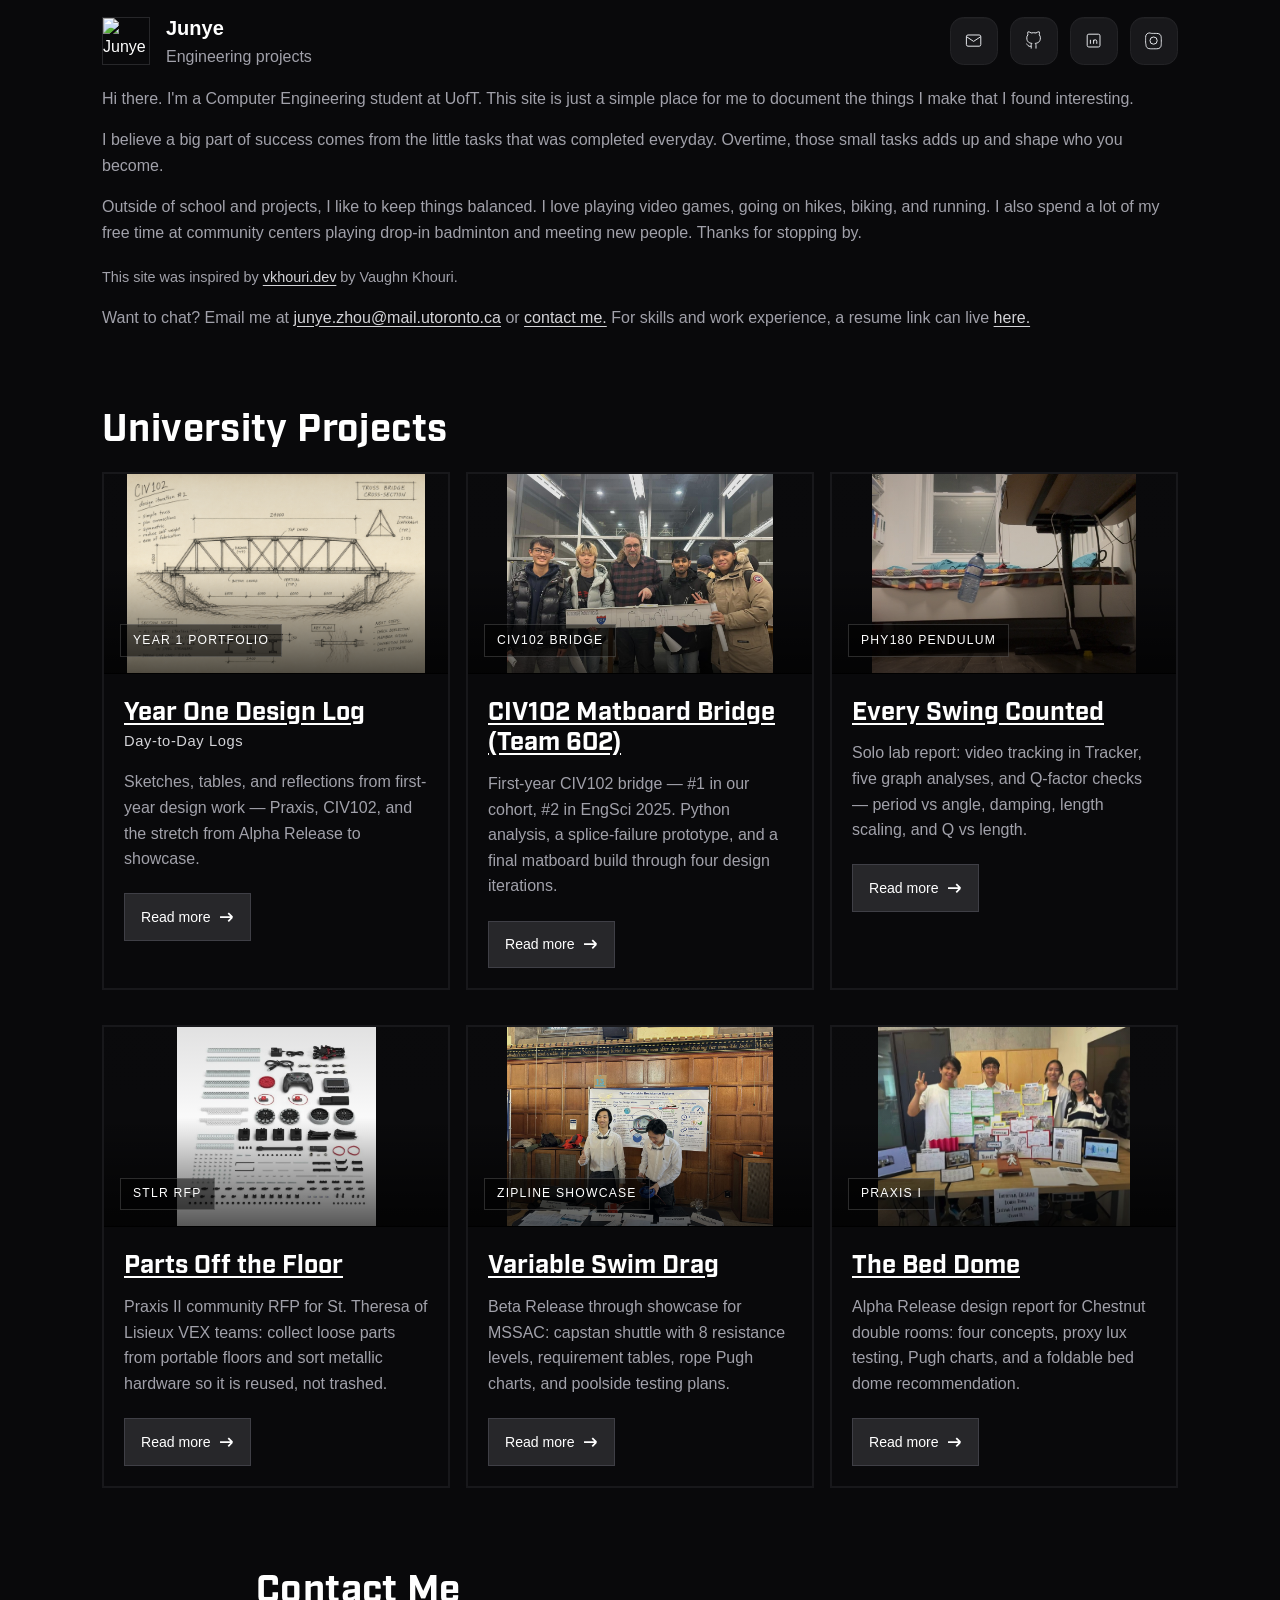
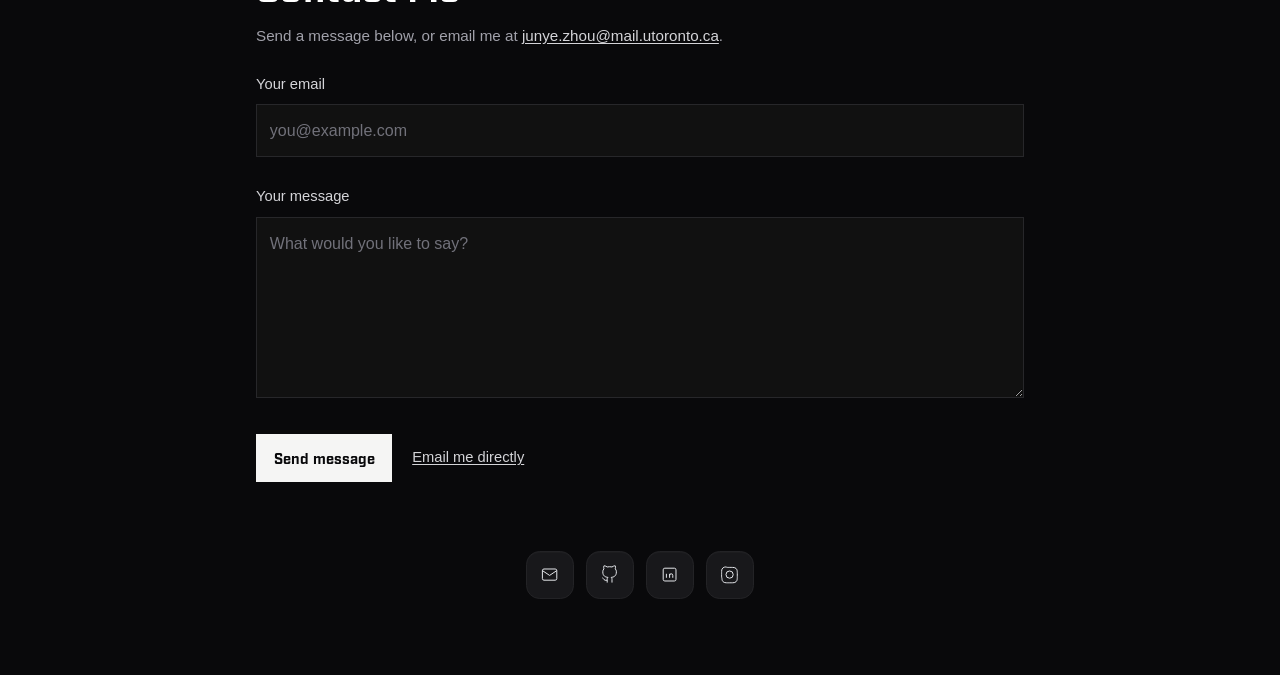
==== index.html @ 6acb166a "Add Day-to-Day Logs project subtitle." ====
<!DOCTYPE html>
<html lang="en">
  <head>
    <meta charset="UTF-8" />
    <meta
      name="description"
      content="Junye Zhou — Computer Engineering student at UofT. Projects, writeups, and things I make."
    />
    <meta name="viewport" content="width=device-width, initial-scale=1.0" />
    <link rel="icon" href="favicon.svg" type="image/svg+xml" />
    <link rel="icon" href="favicon-512.png" type="image/png" sizes="512x512" />
    <link rel="apple-touch-icon" href="apple-touch-icon.png" />
    <meta name="theme-color" content="#09090b" />
    <title>Portfolio | Junye</title>
    <link rel="stylesheet" href="styles.css" />
  </head>
  <body>
    <main class="container" id="top">
      <!-- Top intro area: profile, social links, and short personal summary -->
      <section class="hero">
        <div class="heading-container">
          <!-- Name + profile image block -->
          <a class="identity" href="#top" aria-label="Junye home">
            <img
              class="avatar-image"
              src="https://images.stockcake.com/public/5/b/0/5b07a1c9-6c01-4911-bedc-8a0e223529ed_large/moonlit-rabbit-gathering-stockcake.jpg"
              alt="Junye profile picture"
            />
            <div class="identity-copy">
              <h1>Junye</h1>
              <p>Engineering projects</p>
            </div>
          </a>

          <!-- Social icons shown beside the profile on desktop -->
          <div class="social-links" aria-label="Social links">
            <a
              class="social-link"
              href="mailto:junye.zhou@mail.utoronto.ca"
              aria-label="Email"
            >
              <!-- Email icon -->
              <svg viewBox="0 0 24 24" aria-hidden="true">
                <path d="M3 7a2 2 0 0 1 2-2h14a2 2 0 0 1 2 2v10a2 2 0 0 1-2 2H5a2 2 0 0 1-2-2V7Z"></path>
                <path d="M3 7l9 6 9-6"></path>
              </svg>
              <span class="sr-only">Email</span>
            </a>
            <a
              class="social-link"
              href="https://github.com/MoonlitJadeRabbit"
              aria-label="GitHub"
              target="_blank"
              rel="noreferrer"
            >
              <!-- GitHub icon -->
              <svg viewBox="0 0 24 24" aria-hidden="true">
                <path
                  d="M9 19c-4.3 1.4-4.3-2.5-6-3m12 6v-3.9a3.37 3.37 0 0 0-.94-2.61c3.14-.35 6.44-1.54 6.44-7A5.44 5.44 0 0 0 19.1 4.77 5.07 5.07 0 0 0 19 1s-1.18-.35-4 1.48a13.38 13.38 0 0 0-6 0C6.18.65 5 1 5 1a5.07 5.07 0 0 0-.1 3.77A5.44 5.44 0 0 0 3.5 8.5c0 5.42 3.3 6.61 6.44 7A3.37 3.37 0 0 0 9 18.1V22"
                ></path>
              </svg>
              <span class="sr-only">GitHub</span>
            </a>
            <a
              class="social-link"
              href="https://www.linkedin.com/in/junye-zhou-5ab895367/"
              aria-label="LinkedIn"
              target="_blank"
              rel="noreferrer"
            >
              <!-- LinkedIn icon -->
              <svg viewBox="0 0 24 24" aria-hidden="true">
                <path d="M4 4m0 2a2 2 0 0 1 2-2h12a2 2 0 0 1 2 2v12a2 2 0 0 1-2 2H6a2 2 0 0 1-2-2z"></path>
                <path d="M8 11v5"></path>
                <path d="M8 8v.01"></path>
                <path d="M12 16v-5"></path>
                <path d="M16 16v-3a2 2 0 0 0-4 0"></path>
              </svg>
              <span class="sr-only">LinkedIn</span>
            </a>
            <a
              class="social-link"
              href="https://www.instagram.com/vwrrwea/?next=%2F"
              aria-label="Instagram"
              target="_blank"
              rel="noreferrer"
            >
              <!-- Instagram icon -->
              <svg viewBox="0 0 24 24" aria-hidden="true">
                <path
                  d="M12 3c2.8 0 3.15.01 4.24.06 1.17.05 1.97.24 2.43.42.61.24 1.04.52 1.5.98.46.46.74.89.98 1.5.18.46.37 1.26.42 2.43.05 1.09.06 1.44.06 4.24s-.01 3.15-.06 4.24c-.05 1.17-.24 1.97-.42 2.43-.24.61-.52 1.04-.98 1.5-.46.46-.89.74-1.5.98-.46.18-1.26.37-2.43.42-1.09.05-1.44.06-4.24.06s-3.15-.01-4.24-.06c-1.17-.05-1.97-.24-2.43-.42a4.01 4.01 0 0 1-1.5-.98 4.01 4.01 0 0 1-.98-1.5c-.18-.46-.37-1.26-.42-2.43C2.01 15.15 2 14.8 2 12s.01-3.15.06-4.24c.05-1.17.24-1.97.42-2.43.24-.61.52-1.04.98-1.5.46-.46.89-.74 1.5-.98.46-.18 1.26-.37 2.43-.42C8.85 3.01 9.2 3 12 3Z"
                ></path>
                <path d="M12 7.5A4.5 4.5 0 1 0 12 16.5A4.5 4.5 0 1 0 12 7.5Z"></path>
                <path d="M17.5 6.5h.01"></path>
              </svg>
              <span class="sr-only">Instagram placeholder</span>
            </a>
          </div>
        </div>

        <p class="intro-copy">
          Hi there. I'm a Computer Engineering student at UofT. This site is
          just a simple place for me to document the things I make that I found
          interesting.
        </p>

        <p class="intro-copy">
          I believe a big part of success comes from the little tasks that was completed everyday.
          Overtime, those small tasks adds up and shape who you become. 
        </p>

        <p class="intro-copy">
          Outside of school and projects, I like to keep things balanced. I love
          playing video games, going on hikes, biking, and running. I also spend
          a lot of my free time at community centers playing drop-in
          badminton and meeting new people. Thanks for stopping by.
        </p>

        <p class="intro-credit">
          This site was inspired by
          <a href="https://www.vkhouri.dev/" target="_blank" rel="noreferrer"
            >vkhouri.dev</a
          >
          by Vaughn Khouri.
        </p>

        <p class="intro-copy">
          Want to chat? Email me at
          <span class="underline-text">junye.zhou@mail.utoronto.ca</span>
          or <a href="#contact">contact me.</a> For skills and work experience,
          a resume link can live
          <a href="junyezhou-resume.pdf" target="_blank" rel="noreferrer">here.</a>
        </p>
      </section>

      <!-- First project group -->
      <section class="category">
        <h2 class="section-title">University Projects</h2>
        <div class="projects-grid">
          <!-- Single project card -->
          <article class="project-card">
            <div class="card-image-wrapper">
              <div class="project-image project-image-has-photo">
                <img
                  src="assets/year1-portfolio-thumb.png"
                  alt="Hand-drawn engineering sketch of a truss bridge design"
                  width="1200"
                  height="675"
                  loading="lazy"
                />
                <span class="thumb-label">Year 1 Portfolio</span>
              </div>
            </div>
            <div class="project-body">
              <a href="year1-student-engineering-design-portfolio.html">
                <h3 class="project-title">Year One Design Log</h3>
              </a>
              <p class="project-subtitle">Day-to-Day Logs</p>
              <p>
                Sketches, tables, and reflections from first-year design work —
                Praxis, CIV102, and the stretch from Alpha Release to showcase.
              </p>

              <a
                class="read-more"
                href="year1-student-engineering-design-portfolio.html"
              >
                Read more
                <svg viewBox="0 0 14 10" aria-hidden="true">
                  <path d="M1 5h12m0 0L9 1m4 4L9 9"></path>
                </svg>
              </a>
            </div>
          </article>

          <article class="project-card">
            <div class="card-image-wrapper">
              <div class="project-image project-image-has-photo">
                <img
                  src="assets/civ102-bridge/team-highway-102.png"
                  alt="Team 602 with the completed Highway 102 matboard bridge"
                  width="1200"
                  height="800"
                  loading="lazy"
                />
                <span class="thumb-label">CIV102 Bridge</span>
              </div>
            </div>
            <div class="project-body">
              <a href="civ102-matboard-bridge.html">
                <h3 class="project-title">CIV102 Matboard Bridge (Team 602)</h3>
              </a>
              <p>
                First-year CIV102 bridge — #1 in our cohort, #2 in EngSci 2025.
                Python analysis, a splice-failure prototype, and a final matboard
                build through four design iterations.
              </p>
              <a class="read-more" href="civ102-matboard-bridge.html">
                Read more
                <svg viewBox="0 0 14 10" aria-hidden="true">
                  <path d="M1 5h12m0 0L9 1m4 4L9 9"></path>
                </svg>
              </a>
            </div>
          </article>

          <article class="project-card">
            <div class="card-image-wrapper">
              <div class="project-image project-image-has-photo">
                <img
                  src="assets/phy180-pendulum/report-p2-img1.jpeg"
                  alt="PHY180 damped pendulum setup with bottle bob"
                  width="1200"
                  height="800"
                  loading="lazy"
                />
                <span class="thumb-label">PHY180 Pendulum</span>
              </div>
            </div>
            <div class="project-body">
              <a href="phy180-pendulum.html">
                <h3 class="project-title">Every Swing Counted</h3>
              </a>
              <p>
                Solo lab report: video tracking in Tracker, five graph analyses,
                and Q-factor checks — period vs angle, damping, length scaling, and
                Q vs length.
              </p>
              <a class="read-more" href="phy180-pendulum.html">
                Read more
                <svg viewBox="0 0 14 10" aria-hidden="true">
                  <path d="M1 5h12m0 0L9 1m4 4L9 9"></path>
                </svg>
              </a>
            </div>
          </article>
        </div>
      </section>

      <!-- Second project group -->
      <section class="category">
        <div class="projects-grid">
          <article class="project-card">
            <div class="card-image-wrapper">
              <div class="project-image project-image-has-photo">
                <img
                  src="assets/stl-robotics-rfp/report-p8-img1.png"
                  alt="STL Robotics portable with VEX testing field"
                  width="1200"
                  height="800"
                  loading="lazy"
                />
                <span class="thumb-label">STLR RFP</span>
              </div>
            </div>
            <div class="project-body">
              <a href="stl-robotics-rfp.html">
                <h3 class="project-title">Parts Off the Floor</h3>
              </a>
              <p>
                Praxis II community RFP for St. Theresa of Lisieux VEX teams:
                collect loose parts from portable floors and sort metallic hardware
                so it is reused, not trashed.
              </p>
              <a class="read-more" href="stl-robotics-rfp.html">
                Read more
                <svg viewBox="0 0 14 10" aria-hidden="true">
                  <path d="M1 5h12m0 0L9 1m4 4L9 9"></path>
                </svg>
              </a>
            </div>
          </article>

          <article class="project-card">
            <div class="card-image-wrapper">
              <div class="project-image project-image-has-photo">
                <img
                  src="assets/praxis-zipline/showcase-card.jpg"
                  alt="Team 7 at the Praxis II showcase with the Zipline Variable Resistance System poster"
                  width="1024"
                  height="768"
                  loading="lazy"
                />
                <span class="thumb-label">Zipline Showcase</span>
              </div>
            </div>
            <div class="project-body">
              <a href="praxis-zipline-showcase.html">
                <h3 class="project-title">Variable Swim Drag</h3>
              </a>
              <p>
                Beta Release through showcase for MSSAC: capstan shuttle with 8
                resistance levels, requirement tables, rope Pugh charts, and
                poolside testing plans.
              </p>
              <a class="read-more" href="praxis-zipline-showcase.html">
                Read more
                <svg viewBox="0 0 14 10" aria-hidden="true">
                  <path d="M1 5h12m0 0L9 1m4 4L9 9"></path>
                </svg>
              </a>
            </div>
          </article>

          <article class="project-card">
            <div class="card-image-wrapper">
              <div class="project-image project-image-has-photo">
                <img
                  src="assets/praxis-i-design/team-presentation-card.png"
                  alt="Team 1L presenting Improving Chestnut Double Room Sleeping Environments with bed dome model and poster"
                  width="615"
                  height="486"
                  loading="lazy"
                />
                <span class="thumb-label">Praxis I</span>
              </div>
            </div>
            <div class="project-body">
              <a href="praxis-i-design.html">
                <h3 class="project-title">The Bed Dome</h3>
              </a>
              <p>
                Alpha Release design report for Chestnut double rooms: four concepts,
                proxy lux testing, Pugh charts, and a foldable bed dome recommendation.
              </p>
              <a class="read-more" href="praxis-i-design.html">
                Read more
                <svg viewBox="0 0 14 10" aria-hidden="true">
                  <path d="M1 5h12m0 0L9 1m4 4L9 9"></path>
                </svg>
              </a>
            </div>
          </article>
        </div>
      </section>

      <!-- Contact form near the bottom of the page -->
      <section class="contact-section" id="contact">
        <div class="contact-wrap">
          <h2 class="section-title contact-title">Contact Me</h2>

          <p class="contact-lead">
            Send a message below, or email me at
            <a href="mailto:junye.zhou@mail.utoronto.ca"
              >junye.zhou@mail.utoronto.ca</a
            >.
          </p>

          <form id="my-form" class="contact-form" method="post">
            <p class="form-honey" aria-hidden="true">
              <label
                >Leave this empty<input
                  type="text"
                  name="_honey"
                  tabindex="-1"
                  autocomplete="off"
              /></label>
            </p>
            <div class="form-field">
              <label for="email">Your email</label>
              <input
                type="email"
                name="email"
                id="email"
                placeholder="you@example.com"
                required
              />
            </div>

            <div class="form-field">
              <label for="message">Your message</label>
              <textarea
                name="message"
                id="message"
                rows="6"
                placeholder="What would you like to say?"
                required
              ></textarea>
            </div>

            <div class="contact-actions">
              <button id="my-form-button" type="submit" class="submit-button">
                Send message
              </button>
              <a
                class="contact-mailto-link"
                href="mailto:junye.zhou@mail.utoronto.ca?subject=Message%20from%20portfolio"
                >Email me directly</a
              >
            </div>
            <p
              id="my-form-status"
              class="form-status"
              role="status"
              aria-live="polite"
            ></p>
          </form>
        </div>

        <!-- Matching social icons shown again in the footer area -->
        <div class="footer-socials">
          <div class="social-links" aria-label="Footer social links">
            <a
              class="social-link"
              href="mailto:junye.zhou@mail.utoronto.ca"
              aria-label="Email"
            >
              <!-- Email icon -->
              <svg viewBox="0 0 24 24" aria-hidden="true">
                <path d="M3 7a2 2 0 0 1 2-2h14a2 2 0 0 1 2 2v10a2 2 0 0 1-2 2H5a2 2 0 0 1-2-2V7Z"></path>
                <path d="M3 7l9 6 9-6"></path>
              </svg>
              <span class="sr-only">Email</span>
            </a>
            <a
              class="social-link"
              href="https://github.com/MoonlitJadeRabbit"
              aria-label="GitHub"
              target="_blank"
              rel="noreferrer"
            >
              <!-- GitHub icon -->
              <svg viewBox="0 0 24 24" aria-hidden="true">
                <path
                  d="M9 19c-4.3 1.4-4.3-2.5-6-3m12 6v-3.9a3.37 3.37 0 0 0-.94-2.61c3.14-.35 6.44-1.54 6.44-7A5.44 5.44 0 0 0 19.1 4.77 5.07 5.07 0 0 0 19 1s-1.18-.35-4 1.48a13.38 13.38 0 0 0-6 0C6.18.65 5 1 5 1a5.07 5.07 0 0 0-.1 3.77A5.44 5.44 0 0 0 3.5 8.5c0 5.42 3.3 6.61 6.44 7A3.37 3.37 0 0 0 9 18.1V22"
                ></path>
              </svg>
              <span class="sr-only">GitHub</span>
            </a>
            <a
              class="social-link"
              href="https://www.linkedin.com/in/junye-zhou-5ab895367/"
              aria-label="LinkedIn"
              target="_blank"
              rel="noreferrer"
            >
              <!-- LinkedIn icon -->
              <svg viewBox="0 0 24 24" aria-hidden="true">
                <path d="M4 4m0 2a2 2 0 0 1 2-2h12a2 2 0 0 1 2 2v12a2 2 0 0 1-2 2H6a2 2 0 0 1-2-2z"></path>
                <path d="M8 11v5"></path>
                <path d="M8 8v.01"></path>
                <path d="M12 16v-5"></path>
                <path d="M16 16v-3a2 2 0 0 0-4 0"></path>
              </svg>
              <span class="sr-only">LinkedIn</span>
            </a>
            <a
              class="social-link"
              href="https://www.instagram.com/vwrrwea/?next=%2F"
              aria-label="Instagram"
              target="_blank"
              rel="noreferrer"
            >
              <!-- Instagram icon -->
              <svg viewBox="0 0 24 24" aria-hidden="true">
                <path
                  d="M12 3c2.8 0 3.15.01 4.24.06 1.17.05 1.97.24 2.43.42.61.24 1.04.52 1.5.98.46.46.74.89.98 1.5.18.46.37 1.26.42 2.43.05 1.09.06 1.44.06 4.24s-.01 3.15-.06 4.24c-.05 1.17-.24 1.97-.42 2.43-.24.61-.52 1.04-.98 1.5-.46.46-.89.74-1.5.98-.46.18-1.26.37-2.43.42-1.09.05-1.44.06-4.24.06s-3.15-.01-4.24-.06c-1.17-.05-1.97-.24-2.43-.42a4.01 4.01 0 0 1-1.5-.98 4.01 4.01 0 0 1-.98-1.5c-.18-.46-.37-1.26-.42-2.43C2.01 15.15 2 14.8 2 12s.01-3.15.06-4.24c.05-1.17.24-1.97.42-2.43.24-.61.52-1.04.98-1.5.46-.46.89-.74 1.5-.98.46-.18 1.26-.37 2.43-.42C8.85 3.01 9.2 3 12 3Z"
                ></path>
                <path d="M12 7.5A4.5 4.5 0 1 0 12 16.5A4.5 4.5 0 1 0 12 7.5Z"></path>
                <path d="M17.5 6.5h.01"></path>
              </svg>
              <span class="sr-only">Instagram placeholder</span>
            </a>
          </div>
        </div>
      </section>
    </main>

    <script src="contact-config.js"></script>
    <script src="script.js?v=7"></script>
  </body>
</html>
---- styles.css ----
@font-face {
  /* Custom bold display font used for headings, similar to the reference site */
  font-family: "IndustryBlack";
  src: url("IndustryBold.otf") format("opentype");
  font-display: swap;
}

:root {
  /* Main color variables used across the page */
  --bg: #09090b;
  --panel: #111114;
  --panel-hover: #18181b;
  --line: #27272a;
  --line-strong: #3f3f46;
  --text: #ffffff;
  --muted: #a1a1aa;
  --soft: #d4d4d8;
  --button-light: #f5f5f4;
  --button-light-hover: #e7e5e4;
}

* {
  box-sizing: border-box;
}

html {
  /* Enables smooth scrolling when clicking anchor links */
  scroll-behavior: smooth;
}

body {
  /* Global page styles */
  margin: 0;
  background: var(--bg);
  color: var(--text);
  font-family: Arial, Helvetica, sans-serif;
  line-height: 1.6;
}

a {
  color: inherit;
  text-decoration: none;
}

button,
input,
textarea {
  font: inherit;
}

.container {
  /* Keeps the site centered and limits the maximum content width */
  width: 1100px;
  max-width: 100%;
  margin: 0 auto;
  padding: 0.75rem;
}

.hero {
  /* Spacing below the introduction section */
  margin-bottom: 4rem;
}

.heading-container {
  /* Two-column layout: identity on the left, social icons on the right */
  display: grid;
  grid-template-columns: 1fr 1fr;
  gap: 1rem;
  align-items: center;
}

.identity {
  /* Aligns the profile image and the name text */
  display: inline-flex;
  align-items: center;
  gap: 1rem;
  width: fit-content;
}

.avatar-image {
  /* Profile picture beside the name */
  width: 3rem;
  height: 3rem;
  border: 1px solid #27272a;
  object-fit: cover;
}

.identity-copy h1 {
  margin: 0;
  font-size: 1.25rem;
  font-weight: 600;
}

.identity-copy p {
  margin: 0;
  color: var(--muted);
  font-size: 1rem;
}

.tagline {
  /* Short line directly under the top identity row */
  margin: 1.4rem 0 0;
  color: var(--muted);
  font-size: 1.15rem;
  font-weight: 300;
}

.intro-copy {
  /* Paragraph text used in the intro section */
  max-width: 70rem;
  margin: 1rem 0 0;
  color: var(--muted);
  font-size: 1rem;
}

.intro-copy a,
.intro-credit a,
.underline-text {
  color: var(--soft);
  text-decoration: underline;
  text-underline-offset: 3px;
}

.intro-credit {
  max-width: 70rem;
  margin: 1.25rem 0 0;
  color: var(--muted);
  font-size: 0.9rem;
}

.intro-credit a:hover {
  color: var(--text);
}

.social-links {
  /* Holds the social icon buttons in a row */
  display: flex;
  justify-content: flex-end;
  flex-wrap: wrap;
  gap: 0.75rem;
}

.social-link {
  /* Single social button styled to match your screenshot */
  display: inline-flex;
  align-items: center;
  justify-content: center;
  width: 3rem;
  height: 3rem;
  background: #18181b;
  border: 1px solid #232326;
  border-radius: 0.85rem;
  box-shadow: inset 0 1px 0 rgba(255, 255, 255, 0.02);
  transition:
    transform 180ms ease,
    background-color 180ms ease,
    border-color 180ms ease;
}

.social-link:hover {
  transform: translateY(-1px);
  background: #1f1f23;
  border-color: #2c2c31;
}

.social-link svg {
  /* Makes all social icons the same size and color */
  width: 1.2rem;
  height: 1.2rem;
  fill: none;
  stroke: currentColor;
  stroke-width: 1.25;
  color: #e5e7eb;
  transition: transform 180ms ease;
}

.social-link:hover svg {
  transform: scale(1.08);
}

.sr-only {
  position: absolute;
  width: 1px;
  height: 1px;
  padding: 0;
  margin: -1px;
  overflow: hidden;
  clip: rect(0, 0, 0, 0);
  white-space: nowrap;
  border: 0;
}

.category,
.contact-section {
  /* Shared spacing for each large section */
  margin-bottom: 2.2rem;
}

.section-title,
.project-title,
.submit-button {
  /* Bold display font for major headings and buttons */
  font-family: "IndustryBlack", sans-serif;
}

.section-title {
  margin: 0 0 1rem;
  font-size: clamp(1.95rem, 3vw, 2.5rem);
  font-weight: 700;
  letter-spacing: 0.01em;
}

.projects-grid {
  /* Default 3-column project layout */
  display: grid;
  grid-template-columns: repeat(3, minmax(0, 1fr));
  gap: 1rem;
}

.projects-grid-two {
  /* Used for the final section that only has 2 cards */
  grid-template-columns: repeat(2, minmax(0, 1fr));
}

.project-card {
  /* Outer card shell for each project */
  border: 2px solid #18181b;
  background: var(--bg);
}

.card-image-wrapper {
  /* Image container so the placeholder art stays clipped correctly */
  position: relative;
  width: 100%;
  overflow: hidden;
}

.project-image {
  /* Visual thumbnail area at the top of each project card */
  position: relative;
  display: flex;
  align-items: flex-end;
  width: 100%;
  min-height: 230px;
  padding: 1rem;
  border-bottom: 1px solid #000000;
  overflow: hidden;
}

.project-image::before {
  content: "";
  position: absolute;
  inset: 0;
  background:
    linear-gradient(180deg, rgba(255, 255, 255, 0.08), transparent 45%),
    repeating-linear-gradient(
      90deg,
      rgba(255, 255, 255, 0.03) 0,
      rgba(255, 255, 255, 0.03) 1px,
      transparent 1px,
      transparent 42px
    );
  mix-blend-mode: screen;
}

.project-image::after {
  content: "";
  position: absolute;
  inset: auto 0 0;
  height: 55%;
  background: linear-gradient(180deg, transparent, rgba(0, 0, 0, 0.66));
}

.thumb-label {
  /* Small label shown on each placeholder thumbnail */
  position: relative;
  z-index: 1;
  display: inline-flex;
  align-items: center;
  min-height: 2rem;
  padding: 0.35rem 0.75rem;
  border: 1px solid rgba(255, 255, 255, 0.16);
  background: rgba(0, 0, 0, 0.5);
  color: var(--text);
  font-size: 0.76rem;
  letter-spacing: 0.1em;
  text-transform: uppercase;
}

.project-image-has-photo {
  padding: 0;
  min-height: 230px;
}

.project-image-has-photo::before {
  z-index: 1;
  background: linear-gradient(
    180deg,
    rgba(9, 9, 11, 0.12),
    transparent 55%
  );
  mix-blend-mode: normal;
}

.project-image-has-photo img {
  position: absolute;
  inset: 0;
  width: 100%;
  height: 100%;
  object-fit: contain;
  object-position: center;
  background: #0a0a0c;
}

.project-image-has-photo .thumb-label {
  margin: 1rem;
}

.thumb-02 {
  background:
    radial-gradient(circle at 78% 26%, rgba(244, 114, 182, 0.35), transparent 30%),
    linear-gradient(135deg, #1f1235, #0f172a 42%, #111827);
}

.thumb-03 {
  background:
    radial-gradient(circle at 50% 30%, rgba(56, 189, 248, 0.35), transparent 28%),
    linear-gradient(135deg, #0f172a, #10233c 40%, #111827);
}

.thumb-04 {
  background:
    radial-gradient(circle at 18% 72%, rgba(163, 230, 53, 0.25), transparent 28%),
    linear-gradient(135deg, #14231a, #0b1220 44%, #0b1120);
}

.thumb-05 {
  background:
    radial-gradient(circle at 80% 18%, rgba(251, 146, 60, 0.3), transparent 30%),
    linear-gradient(135deg, #231815, #111827 48%, #09090b);
}

.thumb-06 {
  background:
    radial-gradient(circle at 28% 25%, rgba(192, 132, 252, 0.32), transparent 28%),
    linear-gradient(135deg, #1e1b4b, #111827 45%, #09090b);
}

.thumb-07 {
  background:
    radial-gradient(circle at 78% 74%, rgba(251, 113, 133, 0.28), transparent 30%),
    linear-gradient(135deg, #2a1420, #0f172a 45%, #09090b);
}

.thumb-08 {
  background:
    radial-gradient(circle at 50% 50%, rgba(96, 165, 250, 0.28), transparent 26%),
    linear-gradient(135deg, #0f1f2d, #111827 42%, #0a0a0a);
}

.thumb-09 {
  background:
    radial-gradient(circle at 22% 18%, rgba(45, 212, 191, 0.28), transparent 32%),
    linear-gradient(135deg, #102222, #111827 45%, #09090b);
}

.thumb-10 {
  background:
    radial-gradient(circle at 84% 28%, rgba(248, 250, 252, 0.2), transparent 24%),
    linear-gradient(135deg, #232323, #111827 48%, #09090b);
}

.thumb-11 {
  background:
    radial-gradient(circle at 15% 20%, rgba(234, 179, 8, 0.26), transparent 28%),
    linear-gradient(135deg, #20170d, #111827 46%, #09090b);
}

.project-body {
  /* Text area below each thumbnail */
  padding: 1.25rem;
}

.project-title {
  margin: 0;
  color: var(--text);
  font-size: 1.6rem;
  font-weight: 700;
  line-height: 1.2;
  text-decoration: underline;
  text-underline-offset: 3px;
}

.project-subtitle {
  margin: 0.35rem 0 0;
  color: var(--soft);
  font-size: 0.92rem;
  letter-spacing: 0.04em;
}

.project-body > p:not(.project-subtitle) {
  margin: 1rem 0 0;
  color: var(--muted);
}

.read-more {
  /* Button-style link used at the bottom of each project card */
  display: inline-flex;
  align-items: center;
  gap: 0.55rem;
  margin-top: 1.35rem;
  padding: 0.72rem 1rem;
  background: #27272a;
  border: 1px solid var(--line-strong);
  color: var(--text);
  font-size: 0.88rem;
}

.read-more:hover {
  background: #3f3f46;
}

.read-more svg {
  width: 0.9rem;
  height: 0.9rem;
  fill: none;
  stroke: currentColor;
  stroke-width: 1.7;
}

.detail-block + .detail-block {
  margin-top: 1rem;
}

.detail-block h4 {
  margin: 0 0 0.35rem;
  color: var(--soft);
  font-size: 0.95rem;
  font-weight: 700;
}

.project-page {
  width: 860px;
  max-width: 100%;
  margin: 0 auto;
  padding: 1rem;
}

.project-page-title {
  margin: 0 0 1.5rem;
  color: var(--text);
  font-family: "IndustryBlack", sans-serif;
  font-size: clamp(2.1rem, 4vw, 3rem);
  line-height: 1.15;
}

.project-page-title span {
  color: var(--soft);
}

.project-hero-card {
  min-height: 360px;
  border: 1px solid #000000;
  background:
    radial-gradient(circle at 18% 20%, rgba(250, 204, 21, 0.18), transparent 24%),
    radial-gradient(circle at 78% 28%, rgba(96, 165, 250, 0.16), transparent 26%),
    linear-gradient(135deg, #141a24, #0d121a 46%, #09090b);
  overflow: hidden;
}

.project-hero-art {
  position: relative;
  width: 100%;
  min-height: 360px;
}

.project-hero-art::before {
  content: "";
  position: absolute;
  left: 10%;
  right: 10%;
  bottom: 25%;
  height: 4px;
  background: rgba(255, 255, 255, 0.7);
  box-shadow:
    0 -54px 0 -1px rgba(255, 255, 255, 0.28),
    0 -108px 0 -2px rgba(255, 255, 255, 0.16);
}

.project-hero-art::after {
  content: "";
  position: absolute;
  left: 16%;
  right: 16%;
  top: 23%;
  bottom: 25%;
  background:
    linear-gradient(62deg, transparent 0 47%, rgba(255, 255, 255, 0.34) 47% 49%, transparent 49%),
    linear-gradient(118deg, transparent 0 47%, rgba(255, 255, 255, 0.22) 47% 49%, transparent 49%),
    repeating-linear-gradient(
      90deg,
      transparent 0 10%,
      rgba(255, 255, 255, 0.14) 10% 11%,
      transparent 11% 22%
    );
}

.project-caption {
  margin: 0.75rem 0 1.5rem;
  color: var(--text);
}

.project-caption i {
  color: var(--soft);
}

.project-copy {
  color: var(--text);
  margin-bottom: 3rem;
}

.project-copy p {
  margin: 0 0 1rem;
  color: var(--text);
}

.project-copy a {
  color: var(--soft);
  text-decoration: underline;
  text-underline-offset: 3px;
}

.project-section-title {
  margin: 0 0 1rem;
  color: var(--text);
  font-family: "IndustryBlack", sans-serif;
  font-size: clamp(1.8rem, 3vw, 2.2rem);
}

.project-subsection-title {
  margin: 0 0 0.35rem;
  color: var(--soft);
  font-family: "IndustryBlack", sans-serif;
  font-size: 1.15rem;
}

.script-table-wrap {
  overflow-x: auto;
  margin: 1rem 0 1.25rem;
  border: 1px solid var(--line);
}

.script-table {
  width: 100%;
  border-collapse: collapse;
  font-size: 0.92rem;
}

.script-table th,
.script-table td {
  padding: 0.55rem 0.75rem;
  text-align: left;
  border-bottom: 1px solid var(--line);
  vertical-align: top;
}

.script-table th {
  color: var(--text);
  background: var(--panel);
  font-weight: 600;
}

.script-table td {
  color: var(--soft);
}

.script-table tr:last-child td {
  border-bottom: none;
}

.script-table code {
  font-size: 0.86em;
  color: var(--text);
}

.code-snippet {
  margin: 1rem 0 1.25rem;
  padding: 0.85rem 1rem;
  border: 1px solid var(--line);
  background: var(--panel);
  overflow-x: auto;
}

.code-snippet pre {
  margin: 0;
  font-family: Consolas, "Courier New", monospace;
  font-size: 0.82rem;
  line-height: 1.45;
  color: var(--soft);
  white-space: pre;
}

.process-grid {
  display: grid;
  gap: 1rem;
  margin-top: 1.5rem;
}

.process-card {
  padding: 1rem 1.1rem;
  border: 1px solid var(--line);
  background: #111114;
}

.back-link {
  display: inline-flex;
  align-items: center;
  justify-content: center;
  margin: 1.5rem 0 2rem;
  padding: 0.78rem 1.1rem;
  background: var(--button-light);
  color: #09090b;
  font-family: "IndustryBlack", sans-serif;
  font-size: 0.92rem;
}

.back-link:hover {
  background: var(--button-light-hover);
}

.contact-wrap {
  /* Centers and narrows the contact section */
  max-width: 48rem;
  margin: 0 auto;
  padding: 2rem 0;
}

.contact-title {
  margin-bottom: 0.5rem;
}

.contact-lead {
  margin: 0 0 0.25rem;
  color: var(--muted);
  font-size: 0.95rem;
  line-height: 1.6;
}

.contact-lead a {
  color: var(--soft);
  text-decoration: underline;
  text-underline-offset: 0.15em;
}

.contact-lead a:hover {
  color: var(--text);
}

.form-honey {
  display: none !important;
}

.contact-form {
  /* Extra spacing above the contact form fields */
  padding: 1.25rem 0 0;
}

.form-field + .form-field {
  margin-top: 1.75rem;
}

.form-field label {
  display: block;
  margin-bottom: 0.5rem;
  color: var(--soft);
  font-size: 0.92rem;
}

.form-field input,
.form-field textarea {
  /* Shared input styles for email + message fields */
  width: 100%;
  padding: 0.8rem;
  border: 1px solid var(--line);
  background: #111111;
  color: var(--text);
  outline: none;
}

.form-field input::placeholder,
.form-field textarea::placeholder {
  color: #71717a;
}

.form-field input:focus,
.form-field textarea:focus {
  border-color: #52525b;
}

.submit-button {
  /* Main form button */
  margin-top: 1.75rem;
  padding: 0.78rem 1.1rem;
  border: 0;
  background: var(--button-light);
  color: #09090b;
  font-size: 0.92rem;
  cursor: pointer;
}

.submit-button:hover {
  background: var(--button-light-hover);
}

.submit-button:disabled {
  opacity: 0.7;
  cursor: wait;
}

.contact-actions {
  display: flex;
  flex-wrap: wrap;
  align-items: center;
  gap: 1rem 1.25rem;
  margin-top: 1.75rem;
}

.contact-actions .submit-button {
  margin-top: 0;
}

.contact-mailto-link {
  color: var(--soft);
  font-size: 0.92rem;
  text-decoration: underline;
  text-underline-offset: 0.15em;
}

.contact-mailto-link:hover {
  color: var(--text);
}

.form-status {
  min-height: 1.5rem;
  margin: 0.8rem 0 0;
  color: var(--muted);
}

.form-status.is-sending {
  color: var(--soft);
}

.form-status.is-success {
  color: #86efac;
  font-weight: 600;
}

.form-status.is-error {
  color: #fca5a5;
  font-weight: 600;
}

.footer-socials {
  /* Centers the second row of social icons at the bottom */
  display: flex;
  justify-content: center;
  margin-bottom: 4rem;
}

.footer-socials .social-links {
  justify-content: center;
}

@media (min-width: 768px) {
  .project-image {
    min-height: 200px;
  }
}

@media (max-width: 767px) {
  /* Mobile layout changes */
  .heading-container {
    grid-template-columns: 1fr;
  }

  .social-links {
    justify-content: flex-start;
  }

  .tagline {
    font-size: 1rem;
  }

  .projects-grid,
  .projects-grid-two {
    grid-template-columns: 1fr;
  }

  .project-hero-card,
  .project-hero-art {
    min-height: 250px;
  }
}

/* Long-form portfolio page styles */
.portfolio-page {
  width: 1100px;
  max-width: calc(100% - 1.5rem);
  padding: 1.25rem 0 4rem;
}

.portfolio-hero {
  margin-bottom: 2rem;
}

.project-kicker {
  margin: 0 0 0.5rem;
  color: var(--muted);
  font-size: 0.82rem;
  letter-spacing: 0.12em;
  text-transform: uppercase;
}

.project-facts {
  display: flex;
  flex-wrap: wrap;
  gap: 0.7rem;
  margin: 1.25rem 0 0;
}

.fact-pill {
  display: inline-flex;
  align-items: center;
  min-height: 2.4rem;
  padding: 0.45rem 0.8rem;
  border: 1px solid var(--line);
  background: #111114;
  color: var(--soft);
  font-size: 0.8rem;
  letter-spacing: 0.06em;
  text-transform: uppercase;
}

.portfolio-hero-grid {
  display: grid;
  grid-template-columns: 1.3fr 1fr;
  gap: 1rem;
  margin-top: 1.5rem;
}

.portfolio-hero-grid .portfolio-figure:first-child {
  grid-row: span 2;
}

.portfolio-figure {
  margin: 0;
  border: 1px solid var(--line);
  background: #111114;
  overflow: hidden;
  display: flex;
  flex-direction: column;
  height: 100%;
  transition: border-color 200ms ease;
}

.portfolio-figure:hover {
  border-color: var(--line-strong);
}

.video-figure {
  min-height: auto;
  height: auto;
}

.video-wrapper {
  position: relative;
  width: 100%;
  padding-bottom: 56.25%;
  height: 0;
  overflow: hidden;
  background: #0a0a0c;
}

.video-wrapper video {
  position: absolute;
  top: 0;
  left: 0;
  width: 100%;
  height: 100%;
  background: #000;
}

.video-figure:has(.gif-wrapper) {
  height: auto;
}

.video-wrapper.gif-wrapper {
  flex: 0 0 auto;
  padding-bottom: 0;
  height: auto;
  min-height: 0;
}

.gif-wrapper .scroll-gif {
  position: static;
  display: block;
  width: 100%;
  height: auto;
  margin: 0;
  max-height: none;
  background: #0a0a0c;
}

.portfolio-figure-media {
  display: flex;
  align-items: center;
  justify-content: center;
  min-height: 200px;
  max-height: min(56vh, 480px);
  padding: 1rem;
  background: #0a0a0c;
}

.portfolio-figure img {
  display: block;
  width: auto;
  max-width: 100%;
  height: auto;
  max-height: min(52vh, 440px);
  margin: 0 auto;
  object-fit: contain;
  object-position: center;
  background: #0a0a0c;
  flex-shrink: 0;
  transition: transform 200ms ease;
}

.portfolio-figure:not(:has(.portfolio-figure-media)) img {
  margin: 1rem auto 0;
}

.portfolio-figure:hover img {
  transform: scale(1.01);
}

.portfolio-zoomable {
  cursor: zoom-in;
}

.portfolio-zoomable:focus-visible {
  outline: 2px solid var(--soft);
  outline-offset: 2px;
}

.image-lightbox {
  position: relative;
  width: min(96vw, 1400px);
  max-height: 92vh;
  margin: auto;
  padding: 0;
  border: 1px solid var(--line-strong);
  background: #09090b;
  color: var(--text);
  overflow: hidden;
}

.image-lightbox::backdrop {
  background: rgba(0, 0, 0, 0.88);
}

.image-lightbox-img {
  display: block;
  width: auto;
  max-width: 96vw;
  max-height: calc(92vh - 4rem);
  height: auto;
  margin: 0 auto;
  object-fit: contain;
  background: #0a0a0c;
}

.image-lightbox-caption {
  margin: 0;
  padding: 0.85rem 1rem 1rem;
  border-top: 1px solid var(--line);
  color: var(--muted);
  font-size: 0.92rem;
  line-height: 1.45;
}

.image-lightbox-close {
  position: absolute;
  top: 0.65rem;
  right: 0.65rem;
  z-index: 1;
  display: inline-flex;
  align-items: center;
  justify-content: center;
  width: 2.25rem;
  height: 2.25rem;
  padding: 0;
  border: 1px solid var(--line);
  background: rgba(17, 17, 20, 0.92);
  color: var(--text);
  font-size: 1.35rem;
  line-height: 1;
  cursor: pointer;
}

.image-lightbox-close:hover {
  background: #27272a;
}

body.lightbox-open {
  position: fixed;
  left: 0;
  right: 0;
  width: 100%;
  overflow: hidden;
}

.reference-gallery {
  margin: 1.5rem 0 2rem;
  padding: 1rem;
  border: 1px solid var(--line);
  background: #111114;
}

.reference-gallery:focus-visible {
  outline: 2px solid var(--soft);
  outline-offset: 2px;
}

.reference-gallery-toolbar {
  display: flex;
  align-items: center;
  justify-content: space-between;
  gap: 1rem;
  margin-bottom: 0.85rem;
}

.reference-gallery-label,
.reference-gallery-counter {
  margin: 0;
  color: var(--muted);
  font-size: 0.88rem;
  letter-spacing: 0.06em;
  text-transform: uppercase;
}

.reference-gallery-counter {
  color: var(--soft);
}

.reference-gallery-frame {
  display: grid;
  grid-template-columns: auto 1fr auto;
  gap: 0.65rem;
  align-items: center;
}

.reference-gallery-viewport {
  position: relative;
  min-width: 0;
}

.reference-gallery-slide {
  margin: 0;
  border: 1px solid var(--line);
  background: #0a0a0c;
}

.reference-gallery-slide:not(.is-active) {
  display: none;
}

.reference-gallery-media {
  display: flex;
  align-items: center;
  justify-content: center;
  min-height: 220px;
  max-height: min(52vh, 420px);
  padding: 1rem;
  background: #0a0a0c;
}

.reference-gallery-media img {
  display: block;
  width: auto;
  max-width: 100%;
  height: auto;
  max-height: min(48vh, 380px);
  object-fit: contain;
  cursor: zoom-in;
}

.reference-gallery-slide figcaption {
  padding: 0.75rem 0.9rem;
  border-top: 1px solid var(--line);
  color: var(--muted);
  font-size: 0.92rem;
  line-height: 1.45;
}

.reference-gallery-arrow {
  display: inline-flex;
  align-items: center;
  justify-content: center;
  width: 2.6rem;
  height: 2.6rem;
  padding: 0;
  border: 1px solid var(--line-strong);
  background: #18181b;
  color: var(--text);
  cursor: pointer;
  transition:
    background-color 180ms ease,
    border-color 180ms ease;
}

.reference-gallery-arrow:hover {
  background: #27272a;
  border-color: #3f3f46;
}

.reference-gallery-arrow svg {
  width: 1.2rem;
  height: 1.2rem;
  fill: none;
  stroke: currentColor;
  stroke-width: 1.8;
}

.reference-gallery-hint {
  margin: 0.85rem 0 0;
  color: var(--muted);
  font-size: 0.86rem;
}

.reference-gallery-charts .reference-gallery-media {
  max-height: min(72vh, 760px);
}

.reference-gallery-charts .reference-gallery-media img {
  max-height: min(68vh, 720px);
}

@media (max-width: 640px) {
  .reference-gallery-frame {
    grid-template-columns: 1fr;
    grid-template-rows: auto auto auto;
  }

  .reference-gallery-arrow {
    width: 100%;
    min-height: 2.75rem;
  }

  .reference-gallery-viewport {
    grid-row: 1;
  }

  .reference-gallery-frame > [data-gallery-prev] {
    grid-row: 2;
  }

  .reference-gallery-frame > [data-gallery-next] {
    grid-row: 3;
  }
}

.portfolio-image-link {
  display: block;
  width: 100%;
  cursor: pointer;
  overflow: hidden;
}

.portfolio-image-link {
  display: flex;
  align-items: center;
  justify-content: center;
  min-height: 200px;
  max-height: min(56vh, 480px);
  padding: 1rem;
  background: #0a0a0c;
}

.portfolio-image-link img {
  width: auto;
  max-width: 100%;
  height: auto;
  max-height: min(52vh, 440px);
  object-fit: contain;
  transition: transform 200ms ease;
}

.portfolio-image-link:hover img {
  transform: scale(1.02);
}

.portfolio-figure figcaption {
  padding: 0.65rem 0.85rem;
  border-top: 1px solid var(--line);
  color: var(--muted);
  font-size: 0.9rem;
  line-height: 1.4;
  background: #0a0a0c;
}

.portfolio-hero-grid .portfolio-figure img {
  max-height: min(44vh, 360px);
}



.text-image-layout {
  display: grid;
  grid-template-columns: 1fr 1fr;
  gap: 2rem;
  align-items: start;
  margin-top: 1rem;
}

.callout-quote {
  margin: 1.5rem 0;
  padding: 1.1rem 1.15rem;
  border-left: 3px solid var(--button-light);
  background: #111114;
  color: var(--soft);
  font-family: "IndustryBlack", sans-serif;
  font-size: 1rem;
  line-height: 1.55;
}

.ctmf-card {
  margin-top: 2rem;
  padding: 1.25rem;
  border: 1px solid var(--line);
  background: #0f0f12;
}

.ctmf-label {
  margin: 0 0 0.2rem;
  color: var(--muted);
  font-size: 0.82rem;
  letter-spacing: 0.1em;
  text-transform: uppercase;
}

.ctmf-related {
  margin: 0 0 1rem;
  color: var(--muted);
  font-size: 0.95rem;
}

.portfolio-mini-title {
  margin: 1.1rem 0 0.45rem;
  color: var(--soft);
  font-family: "IndustryBlack", sans-serif;
  font-size: 1rem;
}

.definition-list {
  display: grid;
  grid-template-columns: repeat(3, minmax(0, 1fr));
  gap: 0.75rem;
  margin: 0.9rem 0 1rem;
}

.definition-item {
  padding: 0.9rem;
  border: 1px solid var(--line);
  background: #111114;
}

.definition-item strong {
  display: block;
  margin-bottom: 0.3rem;
  color: var(--text);
  font-family: "IndustryBlack", sans-serif;
  font-size: 0.95rem;
}

.definition-item span,
.step-card span {
  color: var(--muted);
}

.figure-grid {
  display: grid;
  gap: 1.5rem;
  margin: 1.5rem 0 2rem;
}

.two-up {
  grid-template-columns: repeat(2, minmax(0, 1fr));
  grid-auto-rows: 1fr;
}

.three-up {
  grid-template-columns: repeat(3, minmax(0, 1fr));
}

.process-steps {
  display: grid;
  grid-template-columns: repeat(4, minmax(0, 1fr));
  gap: 0.75rem;
  margin: 1rem 0 1.2rem;
}

.step-card {
  padding: 0.95rem;
  border: 1px solid var(--line);
  background: #111114;
}

.step-card strong {
  display: block;
  margin-bottom: 0.3rem;
  color: var(--text);
  font-family: "IndustryBlack", sans-serif;
  font-size: 0.95rem;
}

.table-wrap {
  margin: 1rem 0 1.2rem;
  overflow-x: auto;
  border: 1px solid var(--line);
  background: #111114;
}

.portfolio-table {
  width: 100%;
  min-width: 760px;
  border-collapse: collapse;
  color: var(--soft);
}

.portfolio-table caption {
  padding: 0.9rem 1rem;
  border-bottom: 1px solid var(--line);
  color: var(--text);
  font-family: "IndustryBlack", sans-serif;
  text-align: left;
}

.portfolio-table th,
.portfolio-table td {
  padding: 0.85rem 0.95rem;
  border-bottom: 1px solid var(--line);
  border-right: 1px solid var(--line);
  vertical-align: top;
  text-align: left;
  font-size: 0.95rem;
}

.portfolio-table th:last-child,
.portfolio-table td:last-child {
  border-right: 0;
}

.portfolio-table thead th {
  color: var(--text);
  background: #16161a;
  font-family: "IndustryBlack", sans-serif;
  font-size: 0.92rem;
}

.pugh-table .col-datum {
  background: #1e1e24;
  color: var(--text);
}

.pugh-table thead th.col-datum {
  background: #25252d;
}

.pugh-table tbody td.col-datum {
  text-align: center;
  font-variant-numeric: tabular-nums;
  vertical-align: middle;
}

.pugh-table tbody td.col-datum[rowspan] {
  font-size: 1.05rem;
  letter-spacing: 0.04em;
  text-transform: uppercase;
}

.pugh-table .table-priority {
  display: block;
  margin-top: 0.35rem;
  font-size: 0.85rem;
  font-style: italic;
  color: var(--muted, #9a9aa3);
}

.table-note {
  margin: -0.25rem 0 1rem;
  color: var(--muted);
  font-size: 0.92rem;
}

.reference-list {
  margin: 0;
  padding-left: 1.25rem;
  color: var(--soft);
}

.reference-list li + li {
  margin-top: 0.8rem;
}

.project-copy ul.reference-list {
  margin: 0 0 1rem;
  padding-left: 1.25rem;
  color: var(--soft);
}

.project-copy ul.reference-list li + li {
  margin-top: 0.5rem;
}

.back-link-ghost {
  margin-bottom: 1.25rem;
  background: transparent;
  color: var(--soft);
  border: 1px solid var(--line);
}

.back-link-ghost:hover {
  background: #111114;
  color: var(--text);
}

@media (max-width: 900px) {
  .portfolio-page {
    max-width: calc(100% - 1rem);
    padding-top: 1rem;
  }

  .text-image-layout,
  .portfolio-hero-grid,
  .definition-list,
  .process-steps,
  .three-up {
    grid-template-columns: 1fr;
  }

  .portfolio-hero-grid .portfolio-figure:first-child {
    grid-row: auto;
  }

  .two-up {
    grid-template-columns: 1fr;
  }
}

/* Long-form writeups: narrow column, readable type (ref. vkhouri.dev) */
.portfolio-page {
  width: min(42rem, calc(100% - 1.5rem));
  max-width: 42rem;
  padding: 1rem 0 3rem;
  font-family: -apple-system, BlinkMacSystemFont, "Segoe UI", Roboto, Helvetica,
    Arial, sans-serif;
  font-size: 1rem;
  line-height: 1.55;
  letter-spacing: -0.01em;
}

.portfolio-page .portfolio-hero {
  margin-bottom: 1rem;
}

.portfolio-page .project-kicker {
  margin: 0 0 0.35rem;
  font-size: 0.72rem;
  letter-spacing: 0.1em;
}

.portfolio-page .project-page-title {
  margin: 0 0 0.65rem;
  font-family: inherit;
  font-size: clamp(1.65rem, 4vw, 2.1rem);
  font-weight: 600;
  line-height: 1.2;
  letter-spacing: -0.02em;
}

.portfolio-page .project-caption {
  margin: 0 0 0.85rem;
  font-size: 0.98rem;
  line-height: 1.5;
  color: var(--soft);
}

.portfolio-page .project-facts {
  gap: 0.45rem;
  margin-top: 0.75rem;
}

.portfolio-page .fact-pill {
  min-height: 0;
  padding: 0.32rem 0.55rem;
  font-size: 0.68rem;
  letter-spacing: 0.05em;
  text-transform: uppercase;
}

.portfolio-page .project-copy {
  margin-bottom: 1.5rem;
}

.portfolio-page .project-copy p,
.portfolio-page .project-copy li {
  margin: 0 0 0.8rem;
  font-size: 1rem;
  line-height: 1.55;
  color: var(--soft);
}

.portfolio-page .project-section-title {
  margin: 1.75rem 0 0.6rem;
  font-family: inherit;
  font-size: 1.2rem;
  font-weight: 600;
  letter-spacing: -0.01em;
  line-height: 1.3;
}

.portfolio-page .project-section-title a {
  color: inherit;
  text-decoration: none;
}

.portfolio-page .project-section-title a:hover {
  color: var(--text);
  text-decoration: underline;
  text-underline-offset: 3px;
}

.portfolio-page .project-subsection-title,
.portfolio-page .portfolio-mini-title {
  font-family: inherit;
  font-size: 1.02rem;
  font-weight: 600;
}

.portfolio-page .callout-quote {
  margin: 0.85rem 0;
  padding: 0.75rem 0.9rem;
  font-family: inherit;
  font-size: 0.95rem;
  line-height: 1.5;
}

.portfolio-page .back-link,
.portfolio-page .back-link-ghost {
  font-family: inherit;
  font-size: 0.875rem;
}

.portfolio-page .text-image-layout {
  grid-template-columns: 1fr;
  gap: 0.85rem;
  margin-top: 0.5rem;
}

.portfolio-page .figure-grid {
  display: block;
  margin: 0.85rem 0 1rem;
  gap: 0;
}

.portfolio-page .portfolio-figure {
  margin: 0.85rem 0;
  border: 0;
  background: transparent;
  height: auto;
}

.portfolio-page .portfolio-figure:not(:has(.portfolio-figure-media)) img,
.portfolio-page .portfolio-figure-media {
  margin: 0;
  padding: 0;
  min-height: 0;
  max-height: none;
  background: transparent;
}

.portfolio-page .portfolio-figure img {
  display: block;
  width: 100%;
  max-width: 100%;
  max-height: none;
  margin: 0;
  border: 1px solid var(--line);
  background: #0a0a0c;
}

.portfolio-page .portfolio-figure figcaption {
  padding: 0.45rem 0 0;
  border-top: 0;
  background: transparent;
  font-size: 0.84rem;
  line-height: 1.45;
  color: var(--muted);
}

.portfolio-page .reference-gallery {
  margin: 0.85rem 0 1rem;
  padding: 0.75rem;
}

.portfolio-page .reference-gallery-toolbar {
  margin-bottom: 0.65rem;
}

.portfolio-page .reference-gallery-label,
.portfolio-page .reference-gallery-counter {
  font-size: 0.8rem;
}

.portfolio-page .reference-gallery-hint {
  margin: 0.5rem 0 0;
  font-size: 0.78rem;
}

.portfolio-page .reference-gallery-media {
  min-height: 0;
  max-height: none;
  padding: 0;
}

.portfolio-page .reference-gallery-media img,
.portfolio-page .reference-gallery-media video {
  max-height: min(70vh, 520px);
}

.reference-gallery-media--video {
  padding: 0;
  min-height: 0;
  max-height: none;
  background: #0a0a0c;
}

.reference-gallery-media--video video {
  display: block;
  width: 100%;
  height: auto;
  max-height: min(70vh, 520px);
  background: #000;
}

.portfolio-page .ctmf-card {
  margin-top: 1.25rem;
  padding: 1rem;
}

.portfolio-page .table-wrap {
  margin: 0.75rem 0 1rem;
}

.portfolio-page .process-steps,
.portfolio-page .definition-list {
  gap: 0.55rem;
  margin: 0.65rem 0 0.85rem;
}
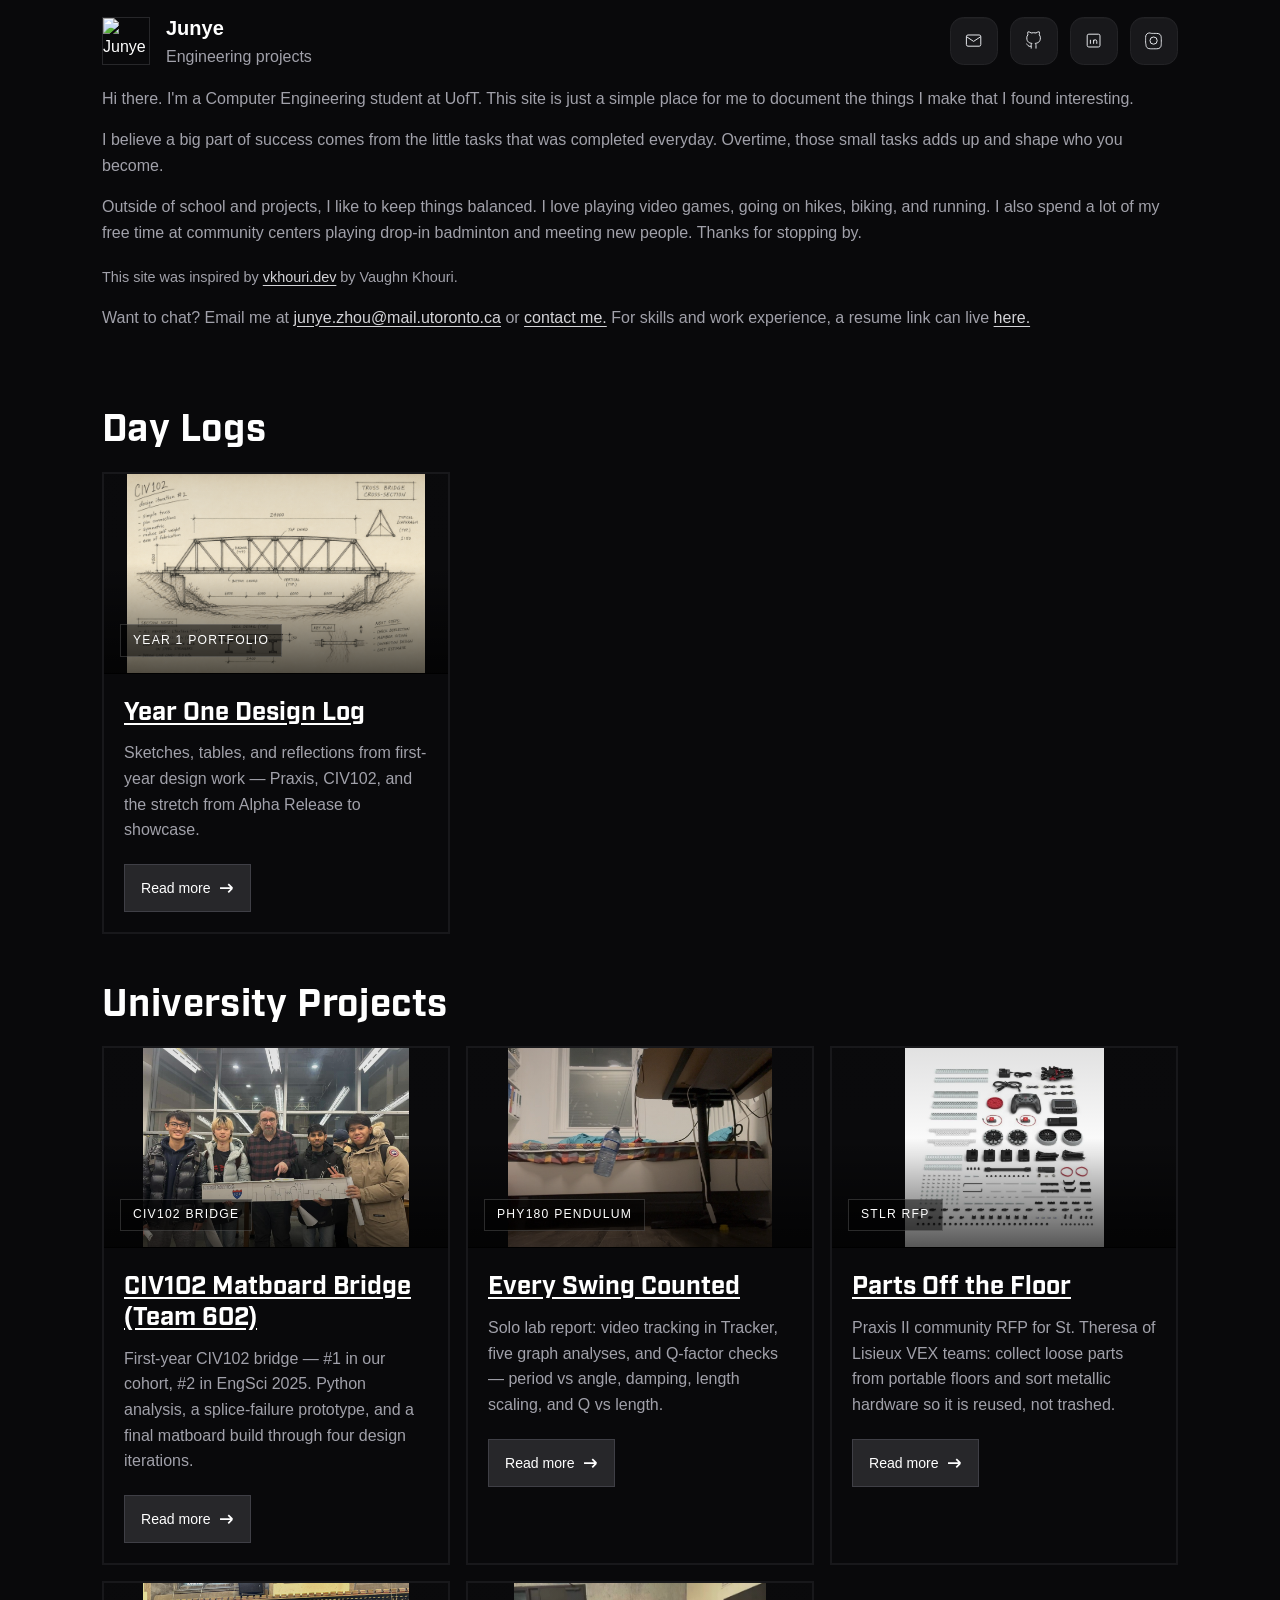
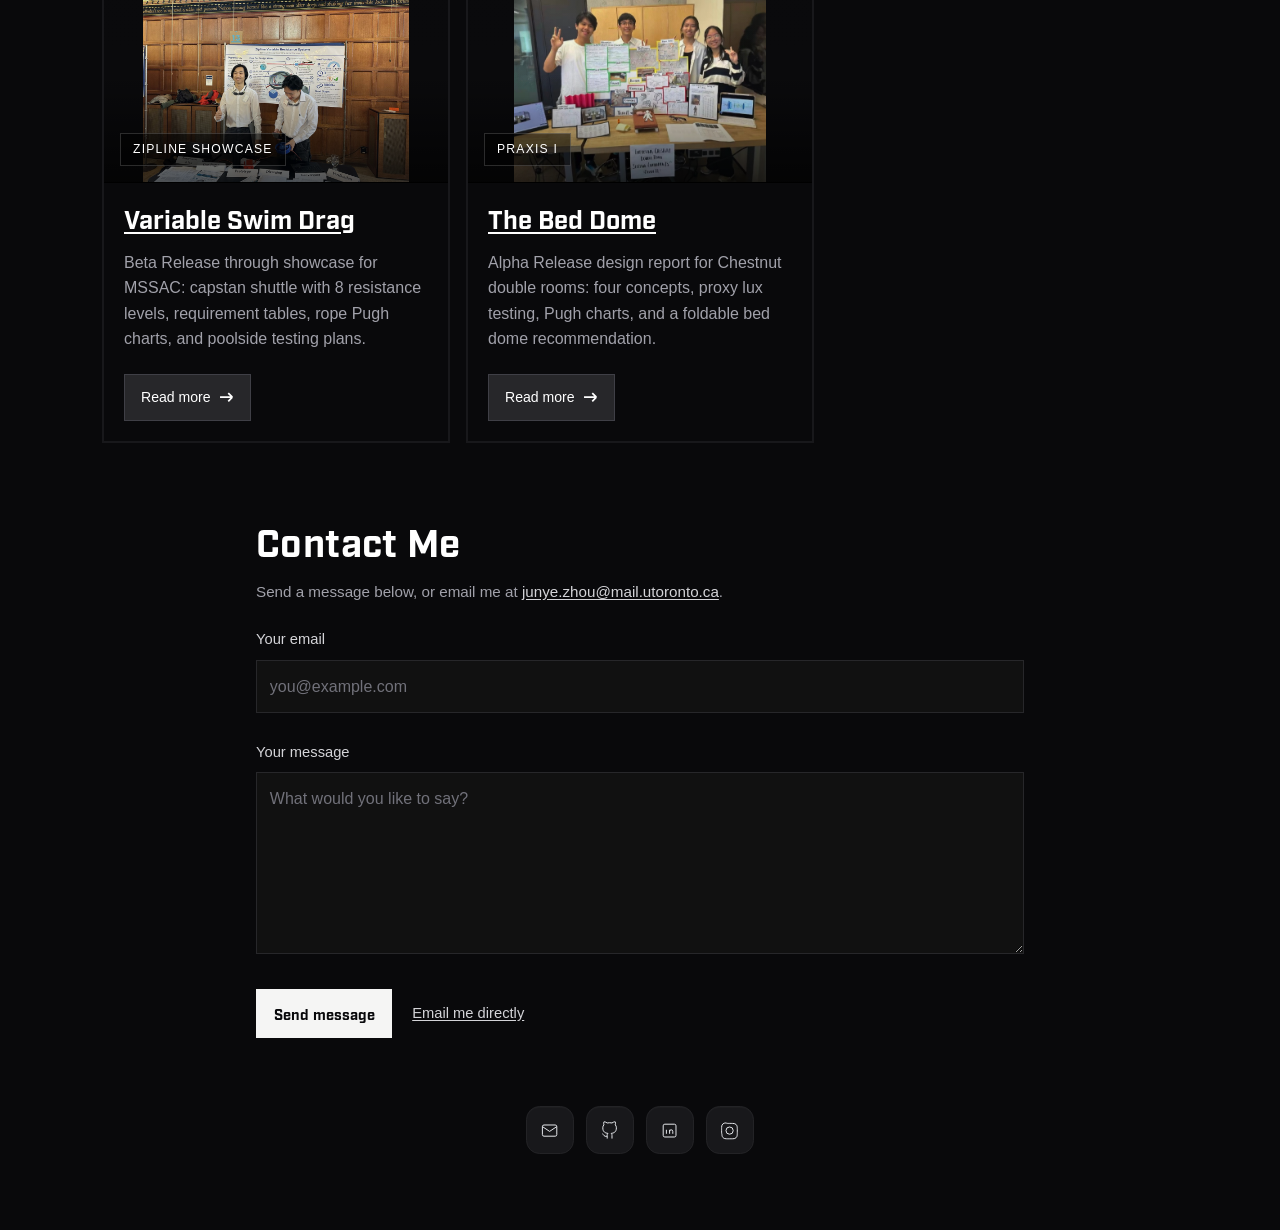
==== commit 38fe8d0c: "Add Day Logs section on homepage. Move Year One Design Log into its own category; keep university pr" ====
--- a/index.html
+++ b/index.html
@@ -133,11 +133,9 @@
         </p>
       </section>
 
-      <!-- First project group -->
       <section class="category">
-        <h2 class="section-title">University Projects</h2>
+        <h2 class="section-title">Day Logs</h2>
         <div class="projects-grid">
-          <!-- Single project card -->
           <article class="project-card">
             <div class="card-image-wrapper">
               <div class="project-image project-image-has-photo">
@@ -155,7 +153,6 @@
               <a href="year1-student-engineering-design-portfolio.html">
                 <h3 class="project-title">Year One Design Log</h3>
               </a>
-              <p class="project-subtitle">Day-to-Day Logs</p>
               <p>
                 Sketches, tables, and reflections from first-year design work —
                 Praxis, CIV102, and the stretch from Alpha Release to showcase.
@@ -172,7 +169,12 @@
               </a>
             </div>
           </article>
-
+        </div>
+      </section>
+
+      <section class="category">
+        <h2 class="section-title">University Projects</h2>
+        <div class="projects-grid">
           <article class="project-card">
             <div class="card-image-wrapper">
               <div class="project-image project-image-has-photo">
@@ -234,12 +236,7 @@
               </a>
             </div>
           </article>
-        </div>
-      </section>
-
-      <!-- Second project group -->
-      <section class="category">
-        <div class="projects-grid">
+
           <article class="project-card">
             <div class="card-image-wrapper">
               <div class="project-image project-image-has-photo">
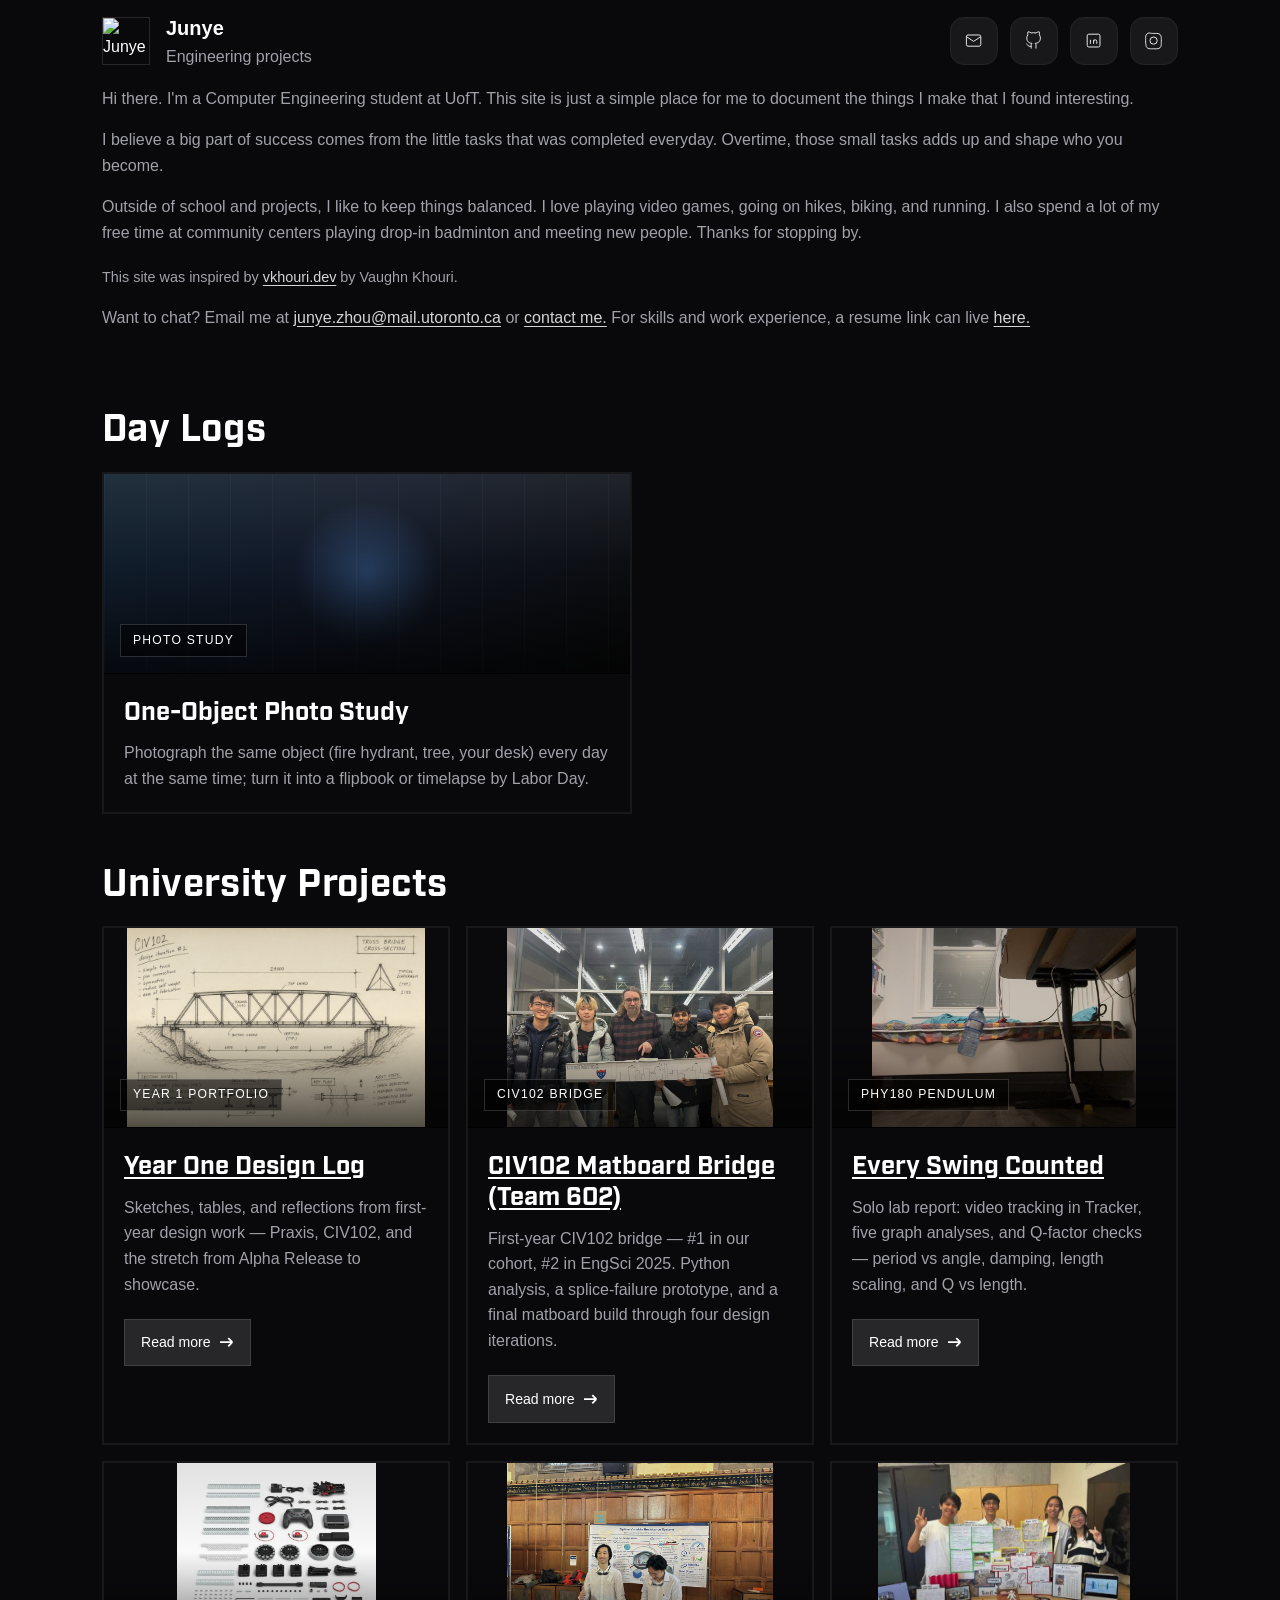
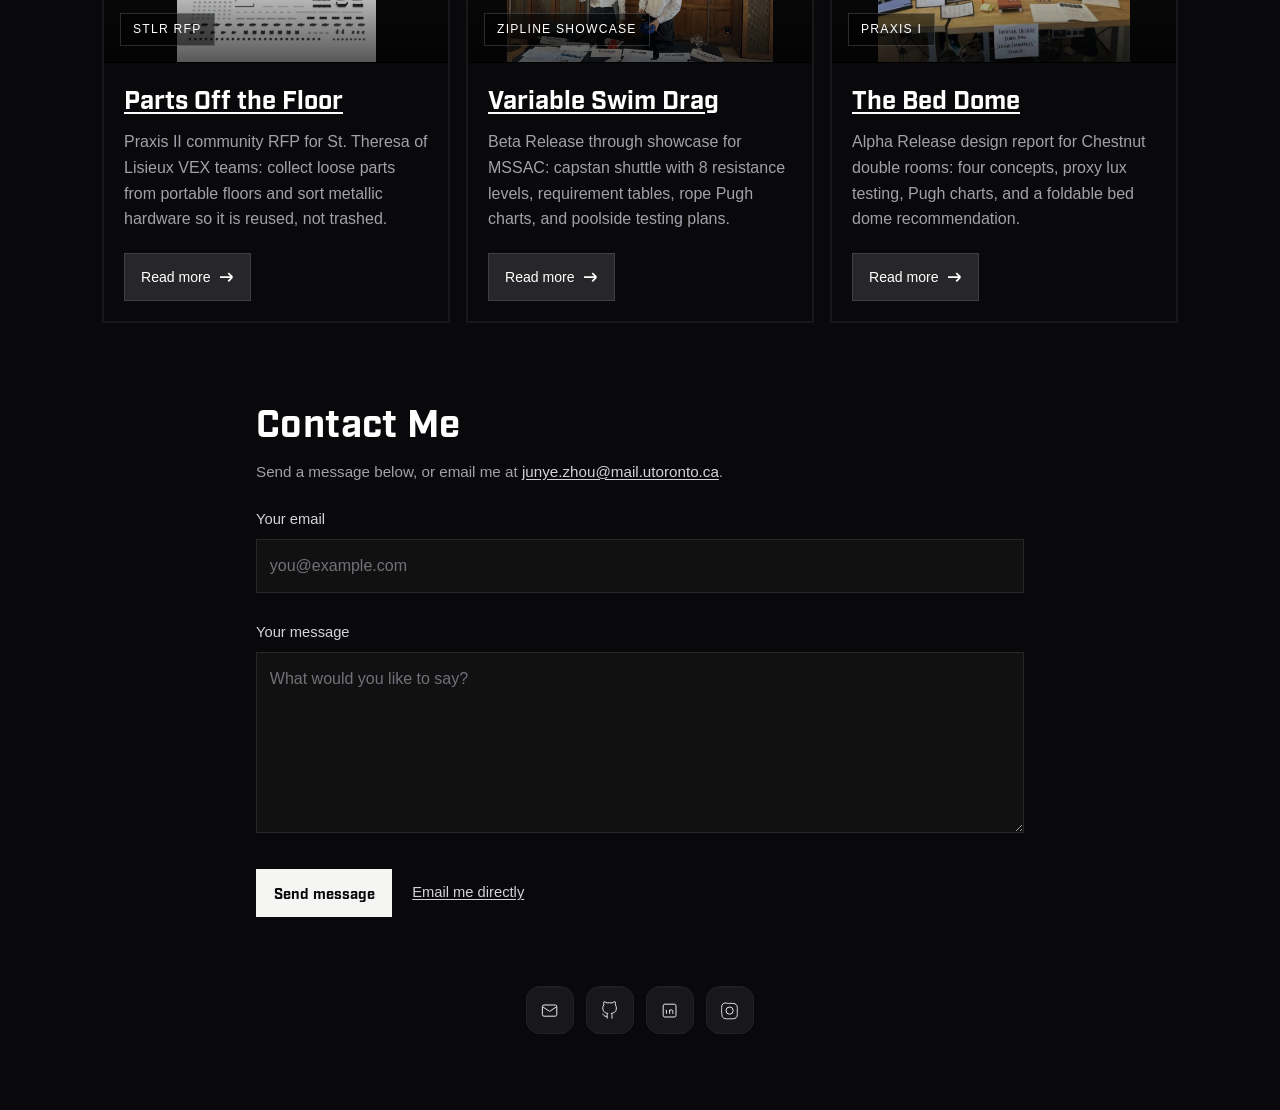
==== commit a99471a7: "Move Year One Design Log back to University Projects. Add One-Object Photo Study card under Day Logs" ====
--- a/index.html
+++ b/index.html
@@ -135,6 +135,26 @@
 
       <section class="category">
         <h2 class="section-title">Day Logs</h2>
+        <div class="projects-grid projects-grid-two">
+          <article class="project-card">
+            <div class="card-image-wrapper">
+              <div class="project-image thumb-08">
+                <span class="thumb-label">Photo study</span>
+              </div>
+            </div>
+            <div class="project-body">
+              <h3 class="project-title project-title-static">One-Object Photo Study</h3>
+              <p>
+                Photograph the same object (fire hydrant, tree, your desk) every day
+                at the same time; turn it into a flipbook or timelapse by Labor Day.
+              </p>
+            </div>
+          </article>
+        </div>
+      </section>
+
+      <section class="category">
+        <h2 class="section-title">University Projects</h2>
         <div class="projects-grid">
           <article class="project-card">
             <div class="card-image-wrapper">
@@ -169,12 +189,7 @@
               </a>
             </div>
           </article>
-        </div>
-      </section>
-
-      <section class="category">
-        <h2 class="section-title">University Projects</h2>
-        <div class="projects-grid">
+
           <article class="project-card">
             <div class="card-image-wrapper">
               <div class="project-image project-image-has-photo">
--- a/styles.css
+++ b/styles.css
@@ -389,6 +389,10 @@
   line-height: 1.2;
   text-decoration: underline;
   text-underline-offset: 3px;
+}
+
+.project-title-static {
+  text-decoration: none;
 }
 
 .project-subtitle {
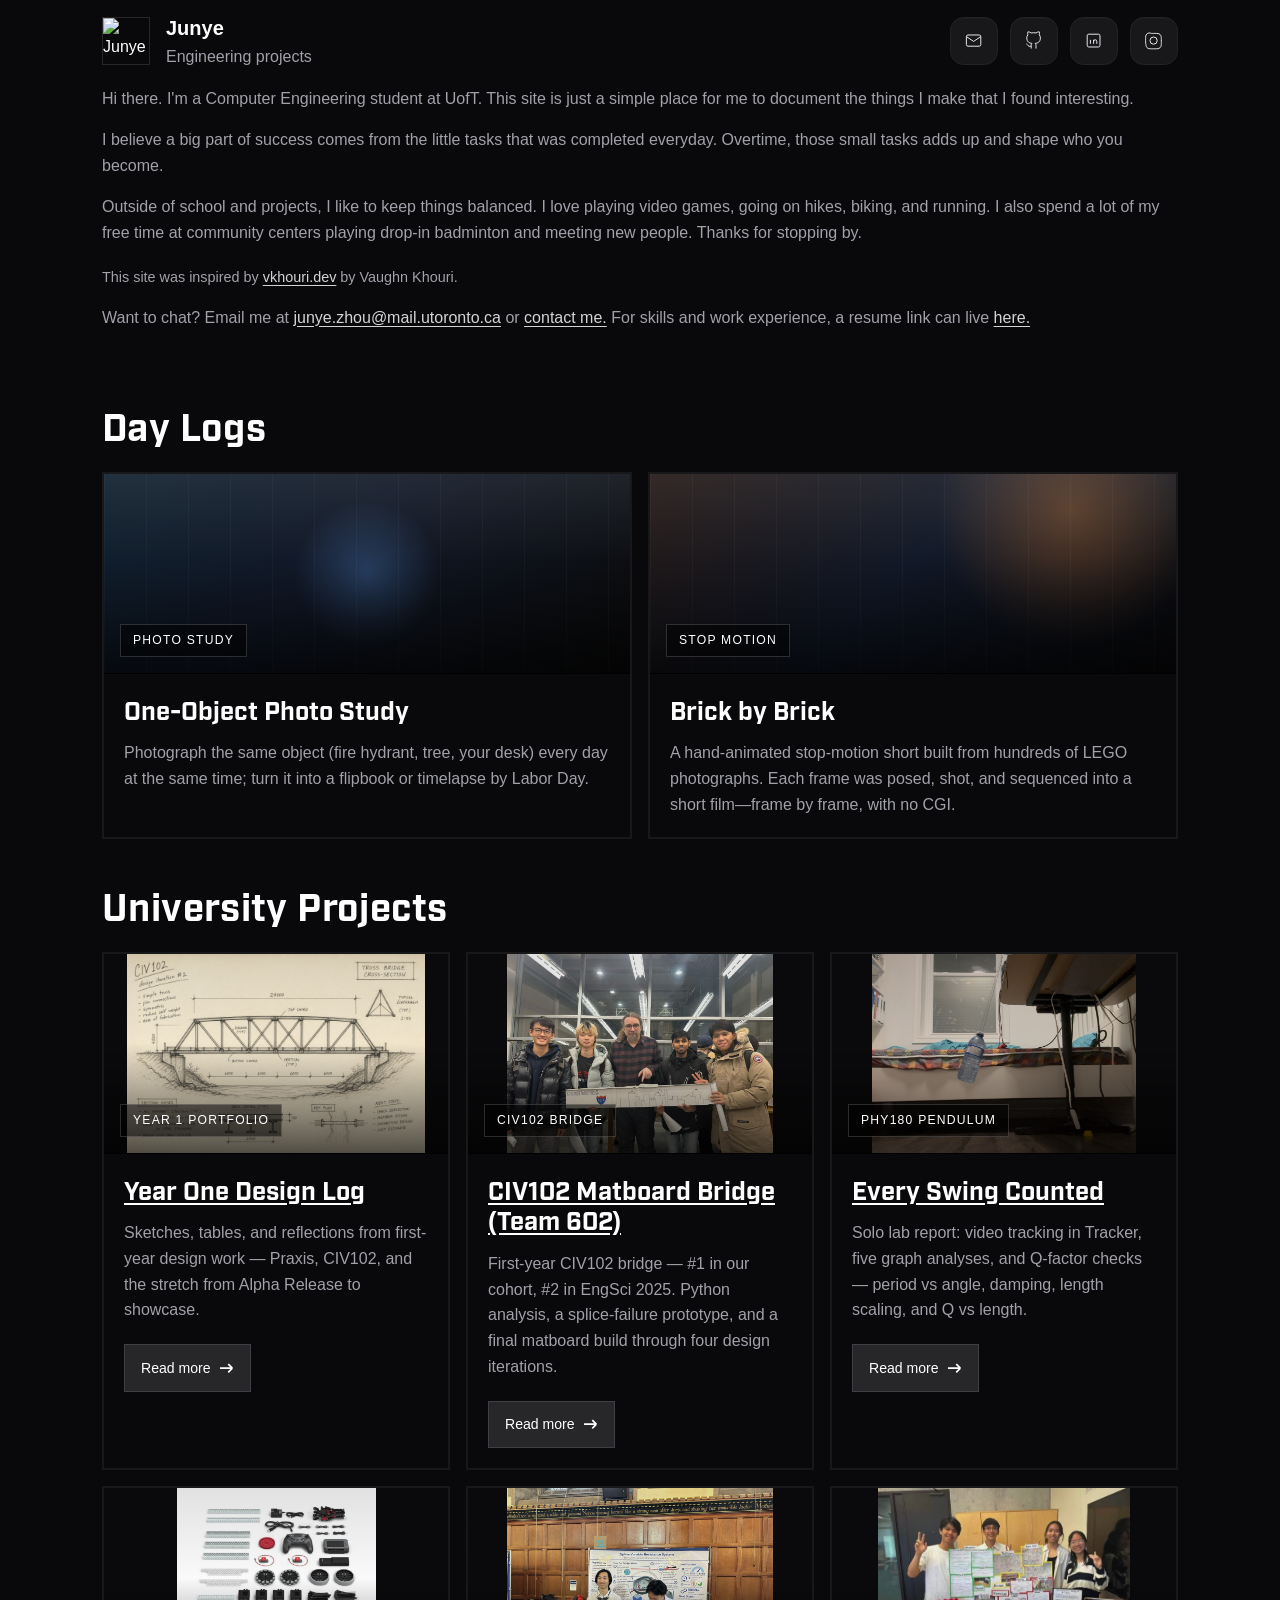
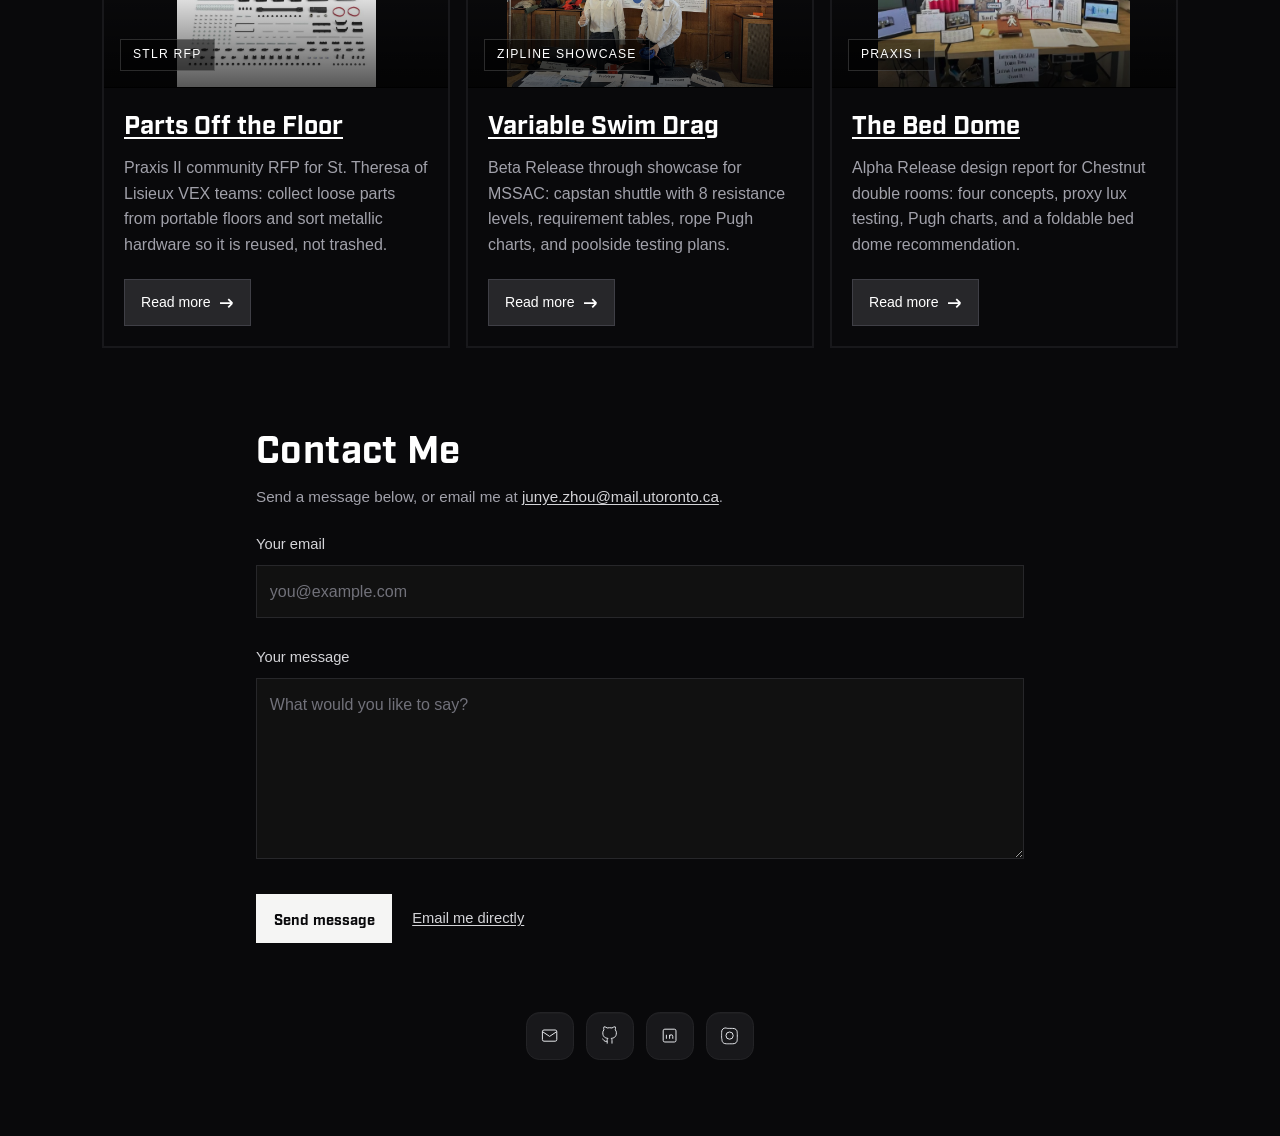
==== commit a2d49abb: "Add Brick by Brick card to Day Logs section." ====
--- a/index.html
+++ b/index.html
@@ -150,6 +150,22 @@
               </p>
             </div>
           </article>
+
+          <article class="project-card">
+            <div class="card-image-wrapper">
+              <div class="project-image thumb-05">
+                <span class="thumb-label">Stop motion</span>
+              </div>
+            </div>
+            <div class="project-body">
+              <h3 class="project-title project-title-static">Brick by Brick</h3>
+              <p>
+                A hand-animated stop-motion short built from hundreds of LEGO
+                photographs. Each frame was posed, shot, and sequenced into a short
+                film—frame by frame, with no CGI.
+              </p>
+            </div>
+          </article>
         </div>
       </section>
 
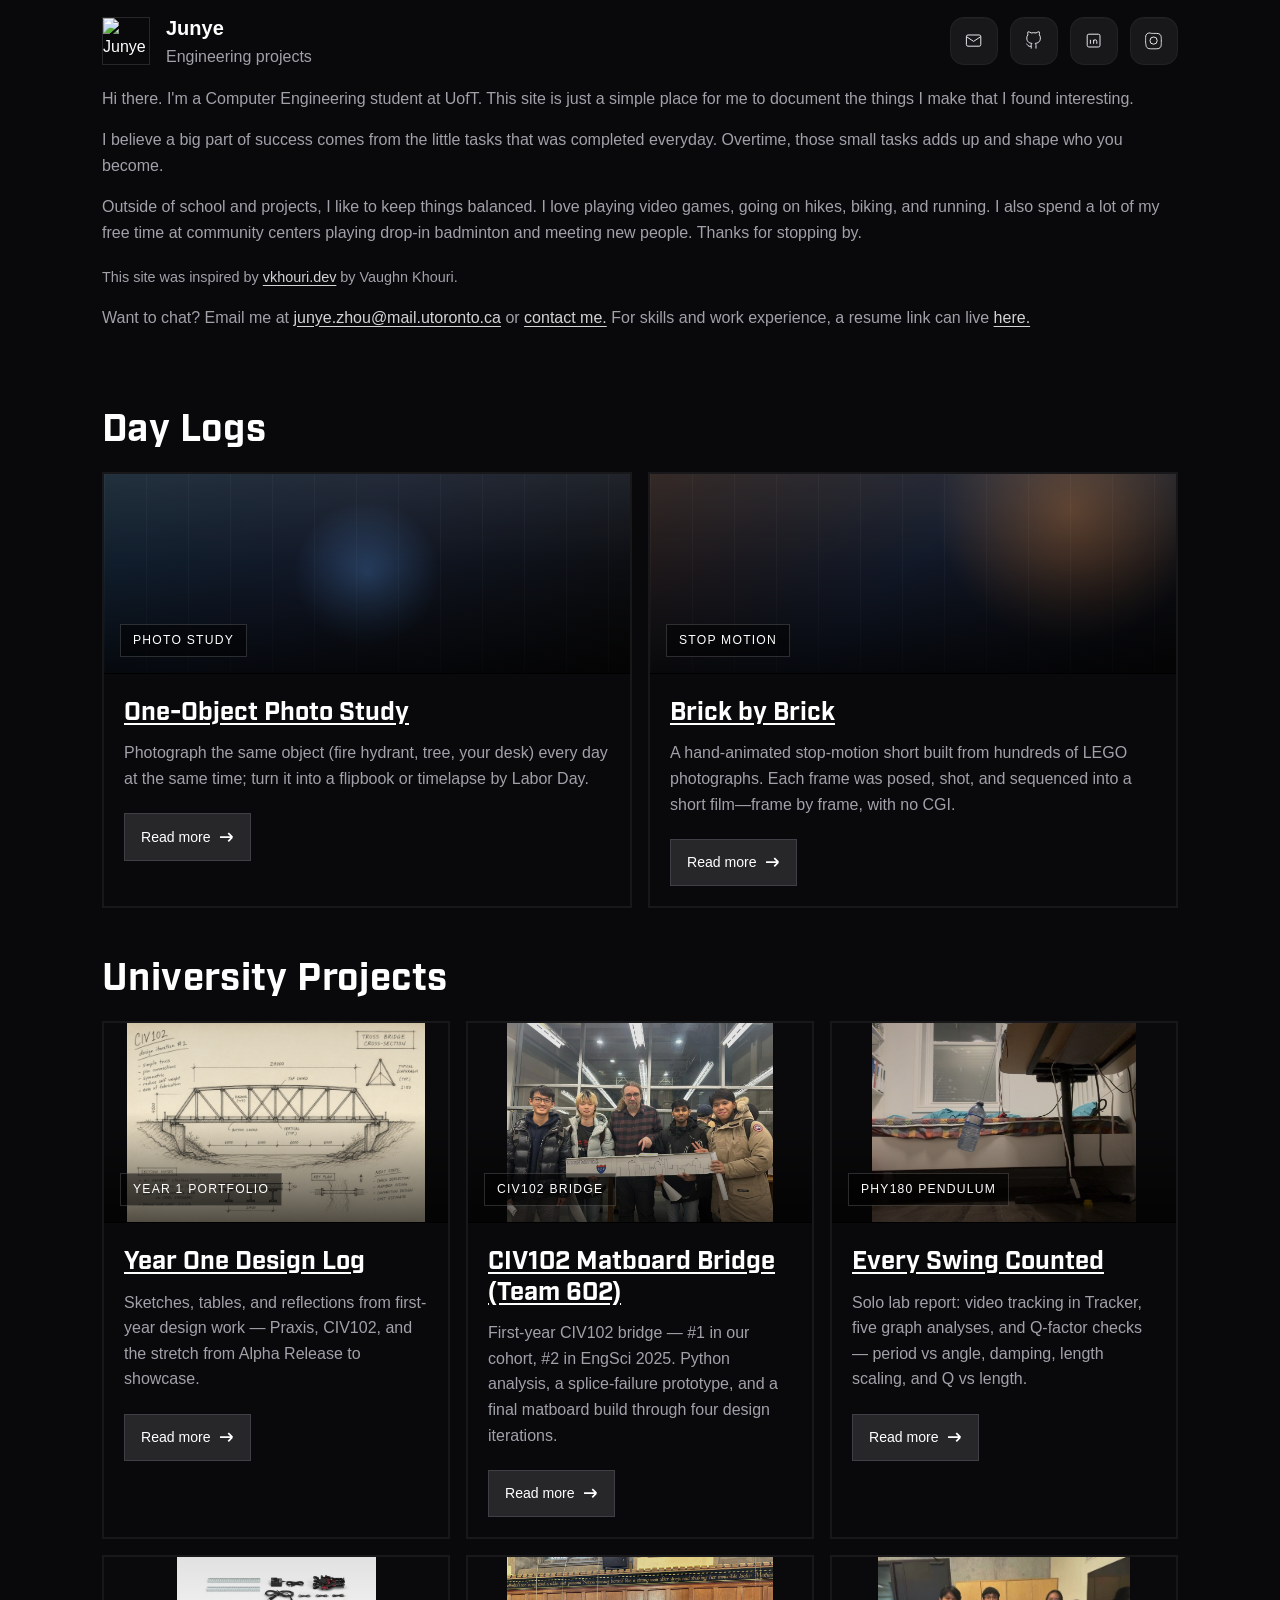
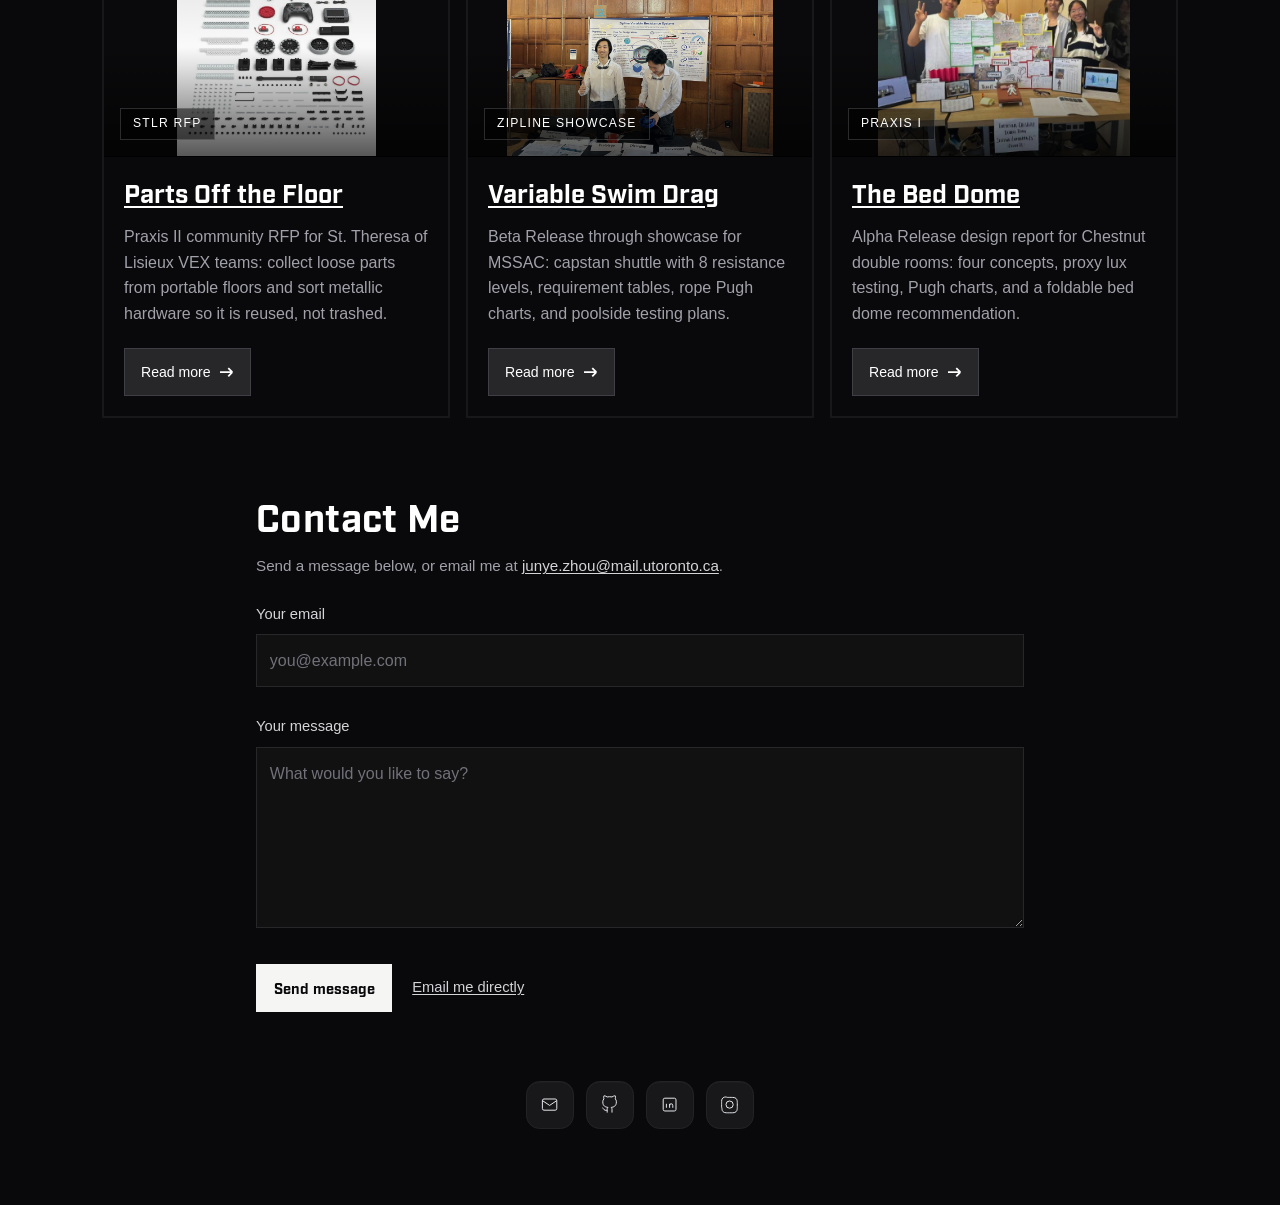
==== commit 98709a13: "Add Day Logs writeups and Read more links." ====
--- a/index.html
+++ b/index.html
@@ -143,11 +143,19 @@
               </div>
             </div>
             <div class="project-body">
-              <h3 class="project-title project-title-static">One-Object Photo Study</h3>
+              <a href="one-object-photo-study.html">
+                <h3 class="project-title">One-Object Photo Study</h3>
+              </a>
               <p>
                 Photograph the same object (fire hydrant, tree, your desk) every day
                 at the same time; turn it into a flipbook or timelapse by Labor Day.
               </p>
+              <a class="read-more" href="one-object-photo-study.html">
+                Read more
+                <svg viewBox="0 0 14 10" aria-hidden="true">
+                  <path d="M1 5h12m0 0L9 1m4 4L9 9"></path>
+                </svg>
+              </a>
             </div>
           </article>
 
@@ -158,12 +166,20 @@
               </div>
             </div>
             <div class="project-body">
-              <h3 class="project-title project-title-static">Brick by Brick</h3>
+              <a href="brick-by-brick.html">
+                <h3 class="project-title">Brick by Brick</h3>
+              </a>
               <p>
                 A hand-animated stop-motion short built from hundreds of LEGO
                 photographs. Each frame was posed, shot, and sequenced into a short
                 film—frame by frame, with no CGI.
               </p>
+              <a class="read-more" href="brick-by-brick.html">
+                Read more
+                <svg viewBox="0 0 14 10" aria-hidden="true">
+                  <path d="M1 5h12m0 0L9 1m4 4L9 9"></path>
+                </svg>
+              </a>
             </div>
           </article>
         </div>
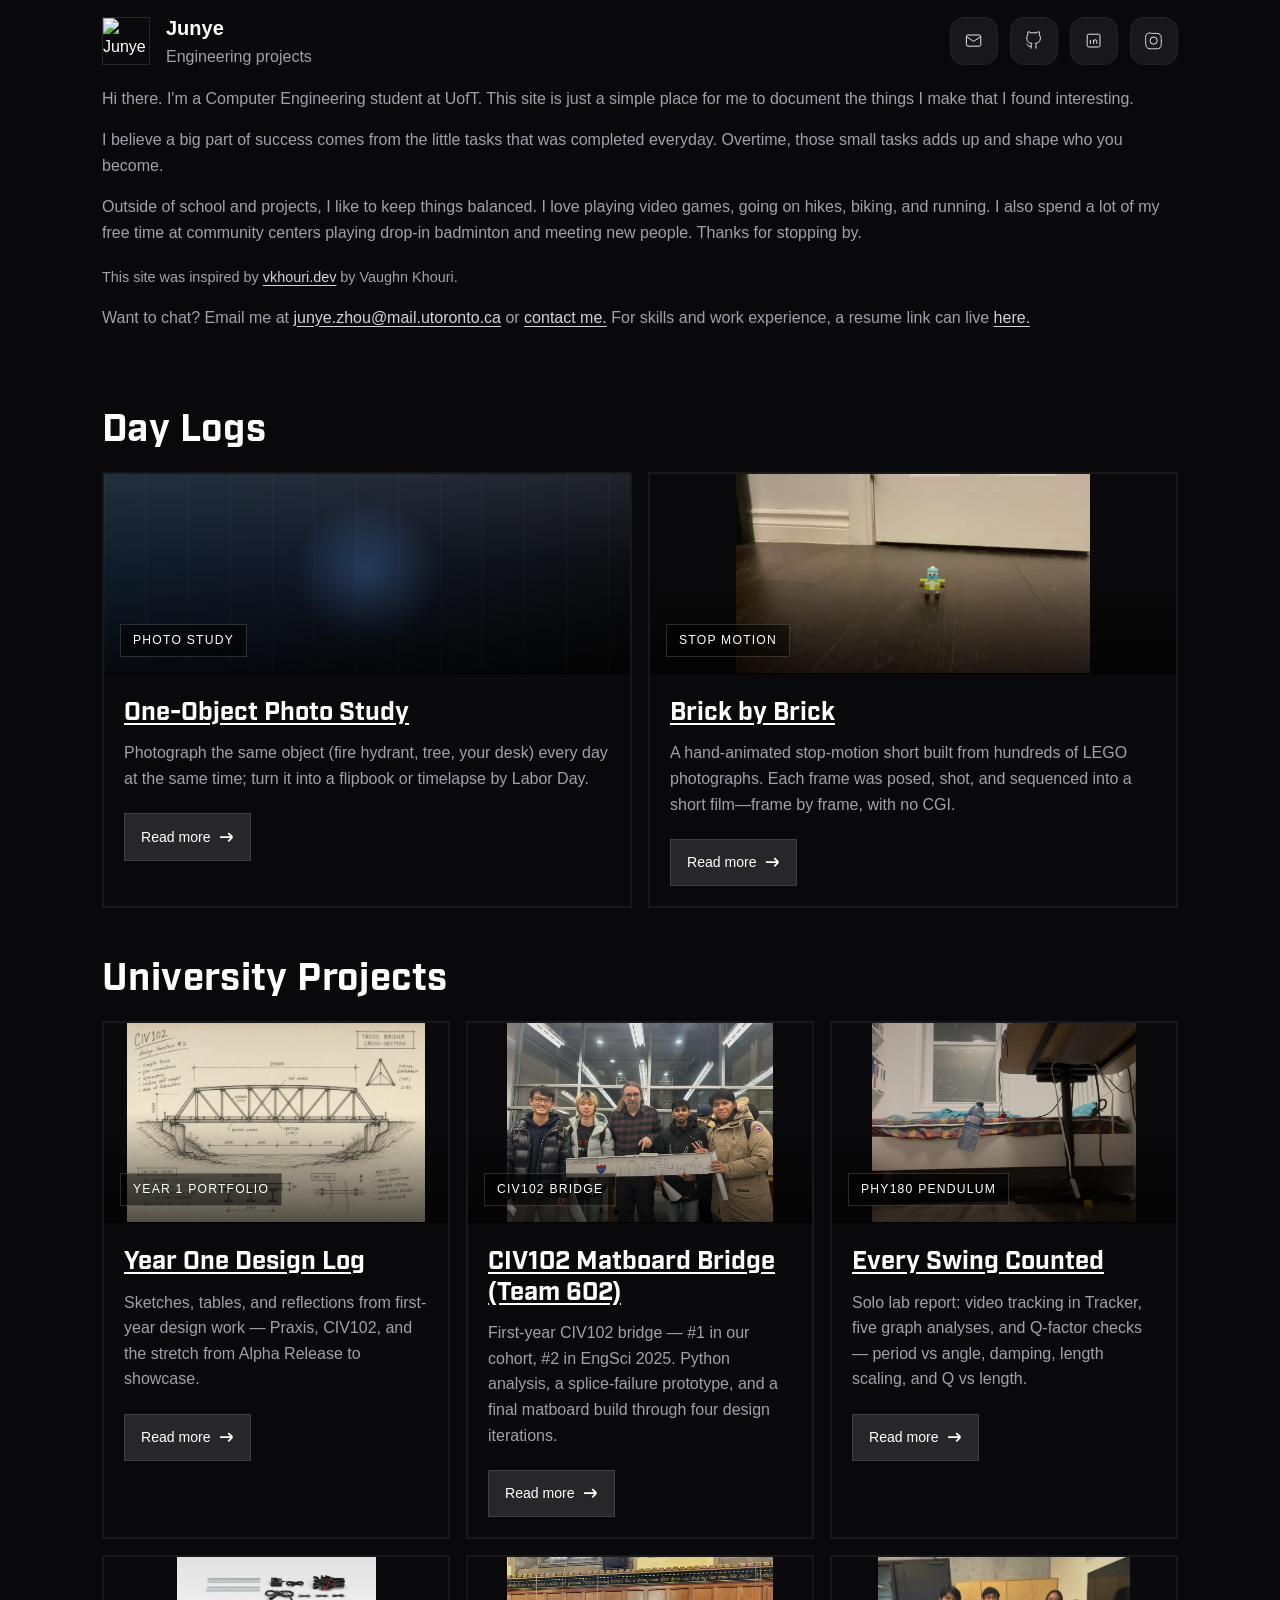
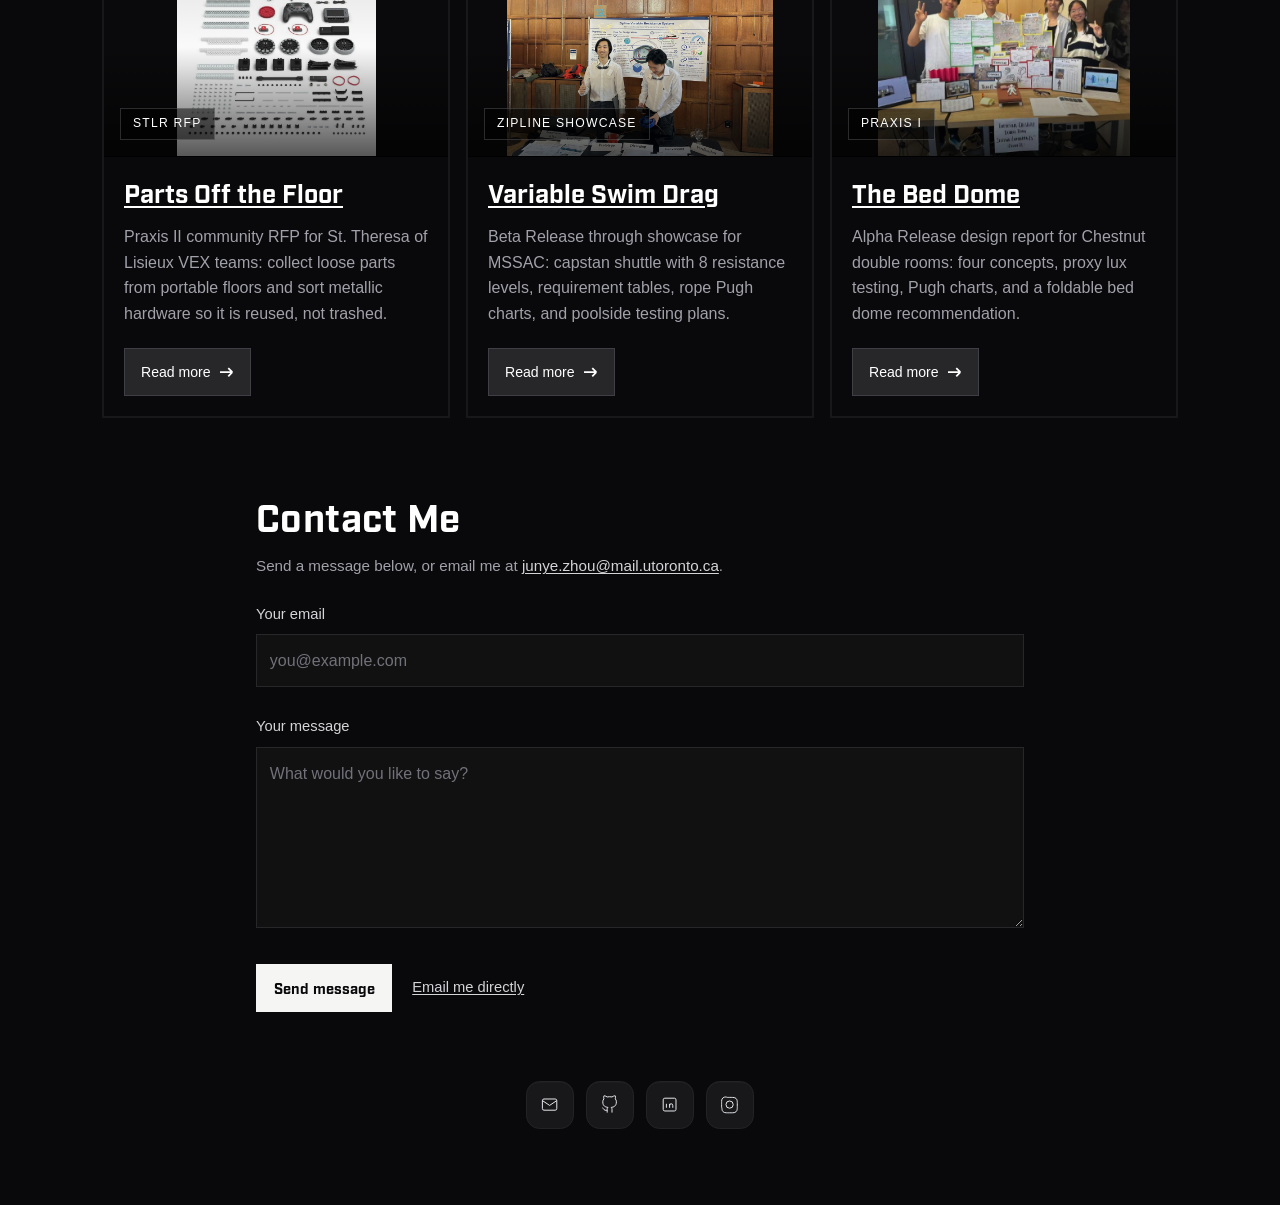
==== commit 902208ec: "Add Brick by Brick stop-motion video and Grade 10 writeup. Mix quiet background music (Spirit in the" ====
--- a/index.html
+++ b/index.html
@@ -161,7 +161,14 @@
 
           <article class="project-card">
             <div class="card-image-wrapper">
-              <div class="project-image thumb-05">
+              <div class="project-image project-image-has-photo">
+                <img
+                  src="assets/day-logs/brick-by-brick/brick-by-brick-poster.jpg"
+                  alt="LEGO stop-motion scene from Brick by Brick"
+                  width="1280"
+                  height="720"
+                  loading="lazy"
+                />
                 <span class="thumb-label">Stop motion</span>
               </div>
             </div>
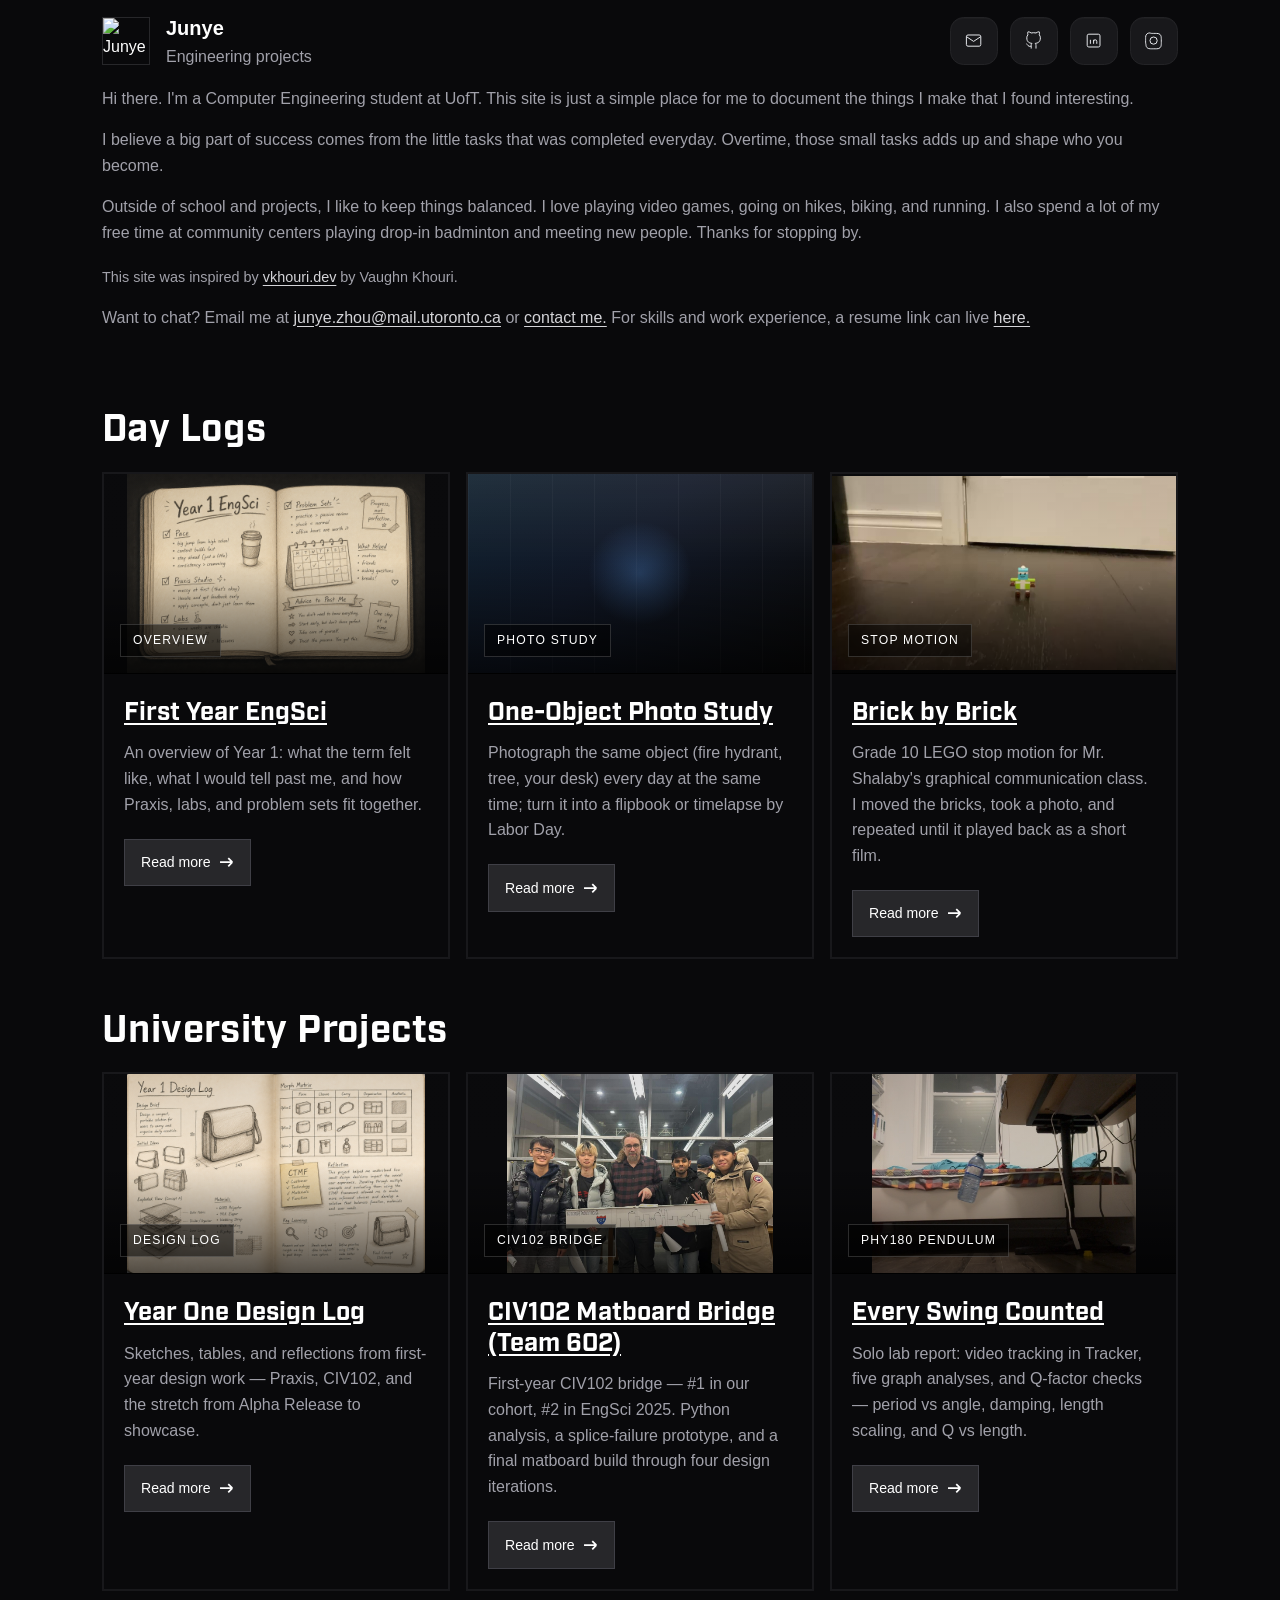
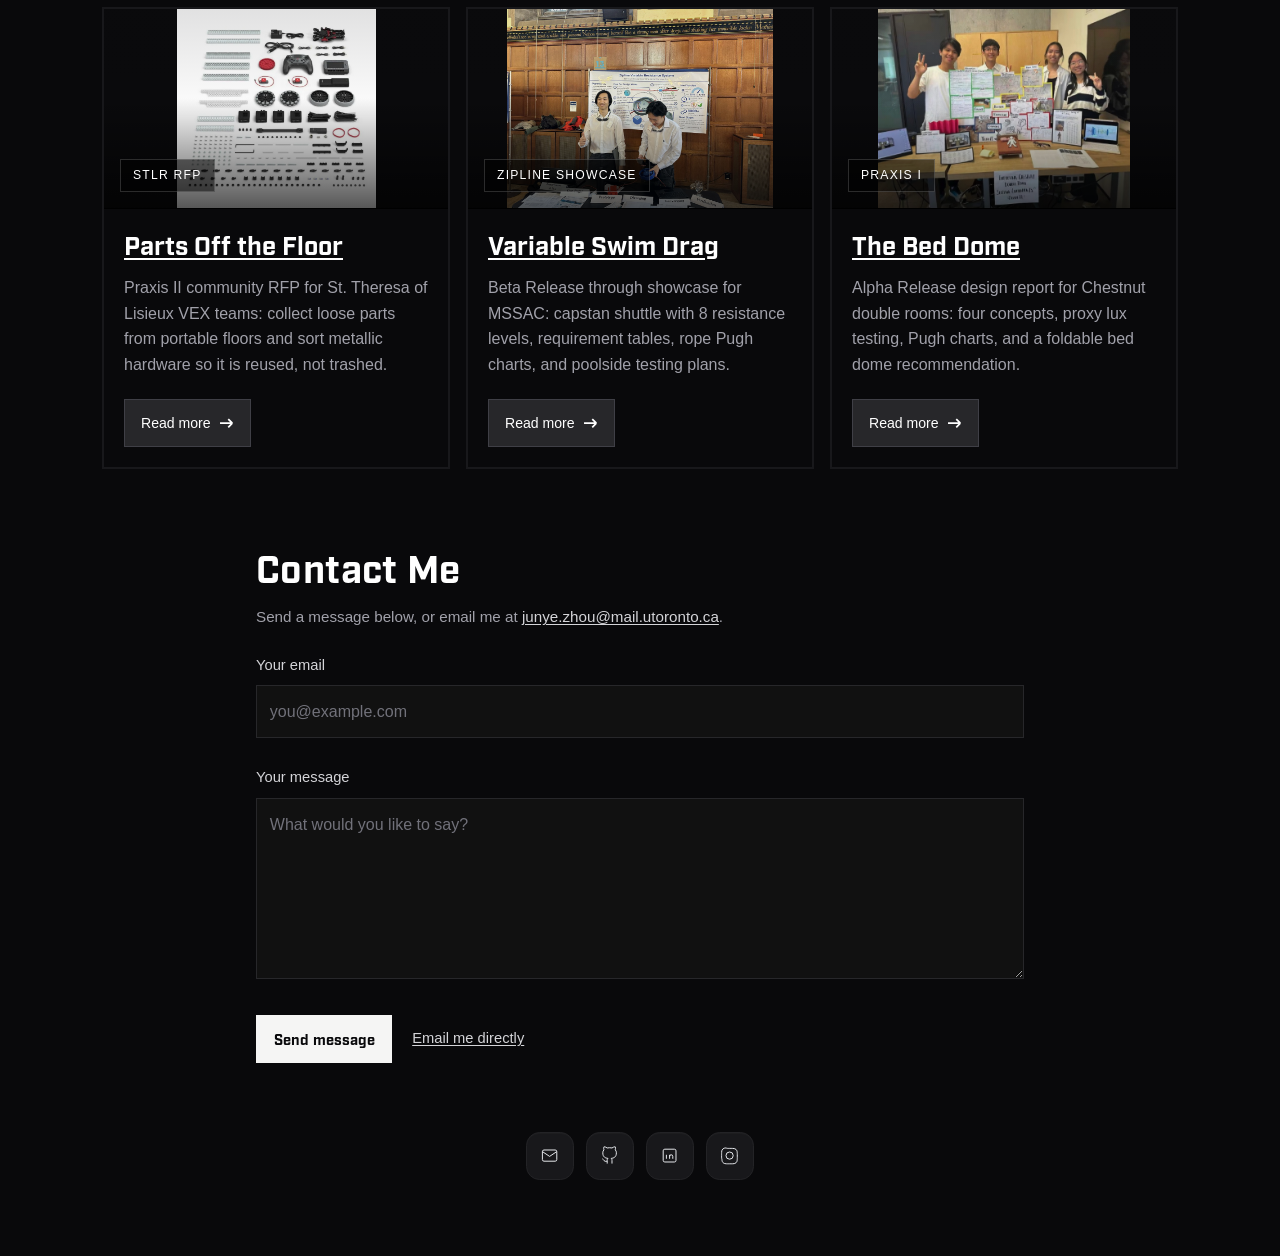
==== commit e38ec787: "Add Day Logs updates: Brick by Brick GIF, First Year EngSci slot, and new thumbs. Replace Brick by B" ====
--- a/index.html
+++ b/index.html
@@ -135,7 +135,37 @@
 
       <section class="category">
         <h2 class="section-title">Day Logs</h2>
-        <div class="projects-grid projects-grid-two">
+        <div class="projects-grid">
+          <article class="project-card">
+            <div class="card-image-wrapper">
+              <div class="project-image project-image-has-photo">
+                <img
+                  src="assets/day-logs/first-year-engsci/first-year-engsci-thumb.png"
+                  alt="Notebook sketch overview of first year Engineering Science"
+                  width="1200"
+                  height="675"
+                  loading="lazy"
+                />
+                <span class="thumb-label">Overview</span>
+              </div>
+            </div>
+            <div class="project-body">
+              <a href="first-year-engsci.html">
+                <h3 class="project-title">First Year EngSci</h3>
+              </a>
+              <p>
+                An overview of Year 1: what the term felt like, what I would tell
+                past me, and how Praxis, labs, and problem sets fit together.
+              </p>
+              <a class="read-more" href="first-year-engsci.html">
+                Read more
+                <svg viewBox="0 0 14 10" aria-hidden="true">
+                  <path d="M1 5h12m0 0L9 1m4 4L9 9"></path>
+                </svg>
+              </a>
+            </div>
+          </article>
+
           <article class="project-card">
             <div class="card-image-wrapper">
               <div class="project-image thumb-08">
@@ -177,9 +207,9 @@
                 <h3 class="project-title">Brick by Brick</h3>
               </a>
               <p>
-                A hand-animated stop-motion short built from hundreds of LEGO
-                photographs. Each frame was posed, shot, and sequenced into a short
-                film—frame by frame, with no CGI.
+                Grade 10 LEGO stop motion for Mr. Shalaby's graphical communication
+                class. I moved the bricks, took a photo, and repeated until it
+                played back as a short film.
               </p>
               <a class="read-more" href="brick-by-brick.html">
                 Read more
@@ -199,13 +229,13 @@
             <div class="card-image-wrapper">
               <div class="project-image project-image-has-photo">
                 <img
-                  src="assets/year1-portfolio-thumb.png"
-                  alt="Hand-drawn engineering sketch of a truss bridge design"
+                  src="assets/year1-design-log-thumb.png"
+                  alt="Open design log spread with sketches, tables, and studio notes"
                   width="1200"
                   height="675"
                   loading="lazy"
                 />
-                <span class="thumb-label">Year 1 Portfolio</span>
+                <span class="thumb-label">Design log</span>
               </div>
             </div>
             <div class="project-body">
--- a/styles.css
+++ b/styles.css
@@ -905,7 +905,8 @@
   min-height: 0;
 }
 
-.gif-wrapper .scroll-gif {
+.gif-wrapper .scroll-gif,
+.gif-wrapper video {
   position: static;
   display: block;
   width: 100%;
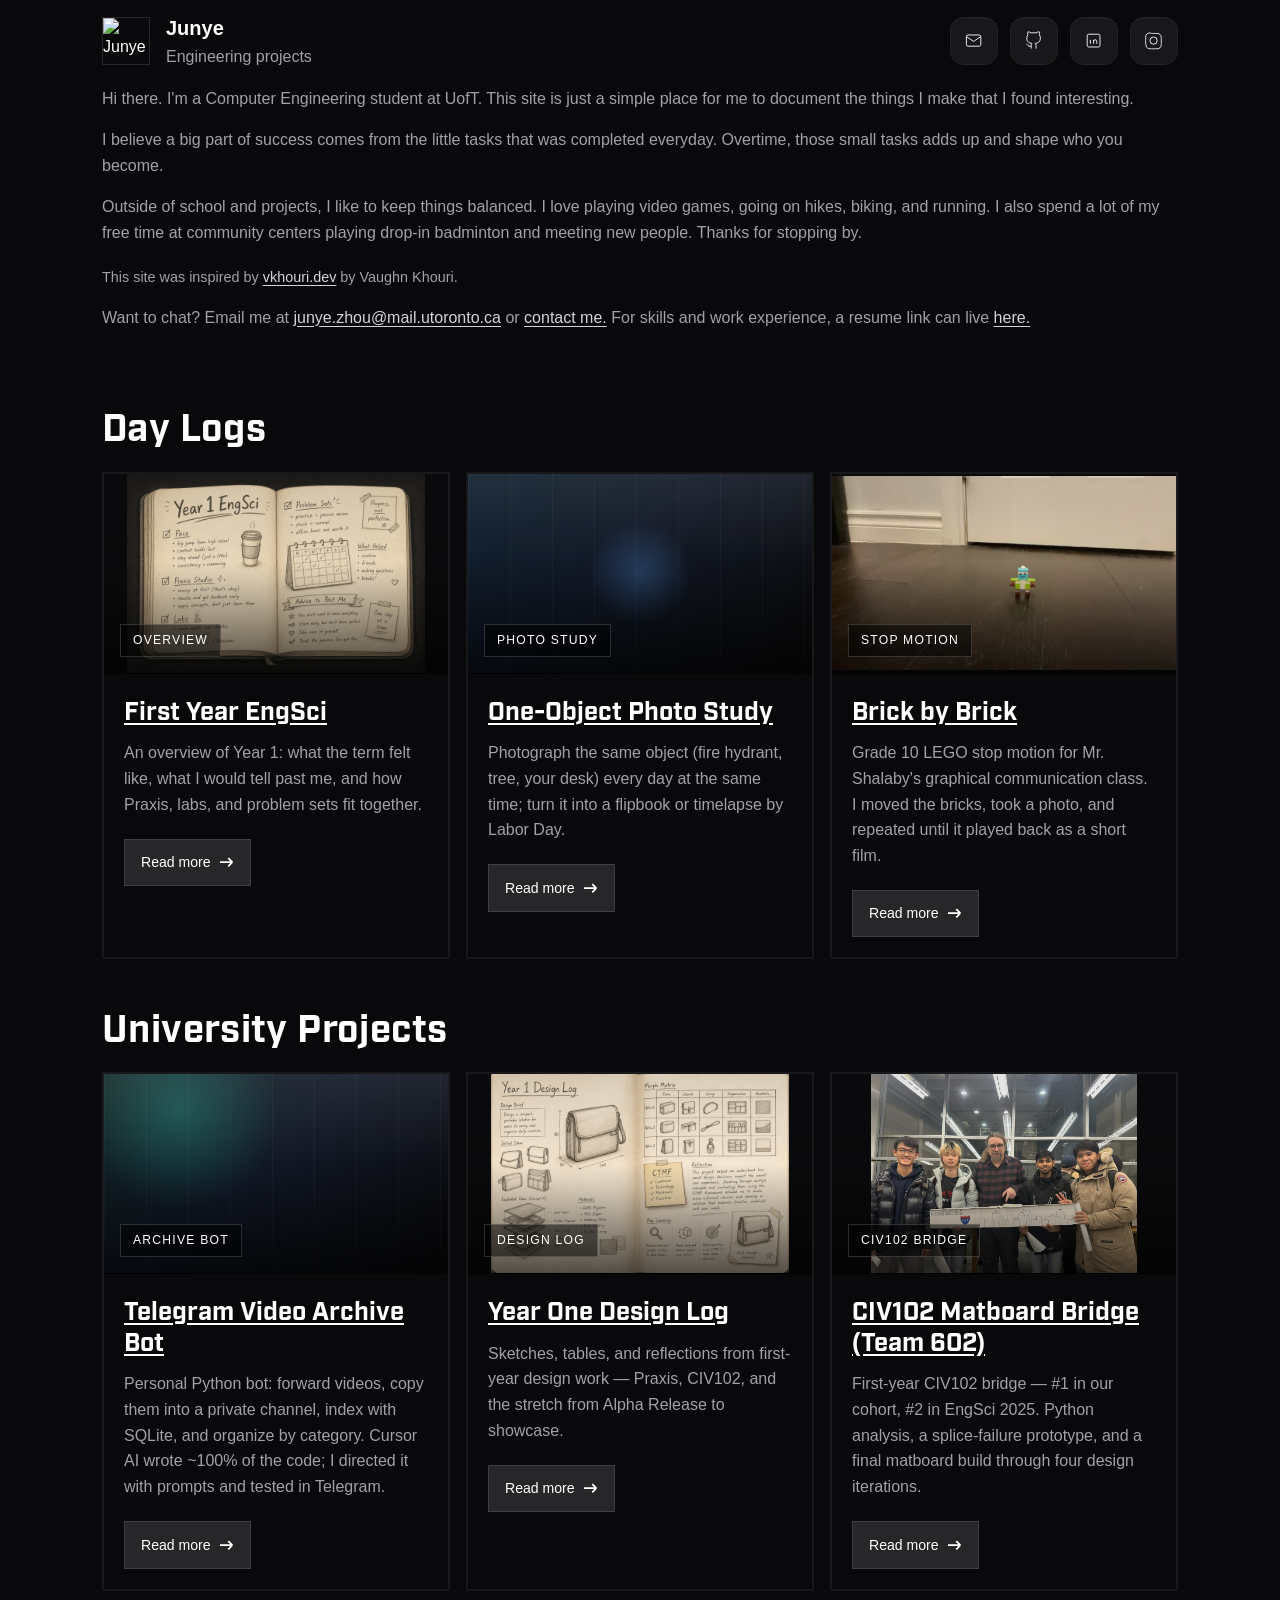
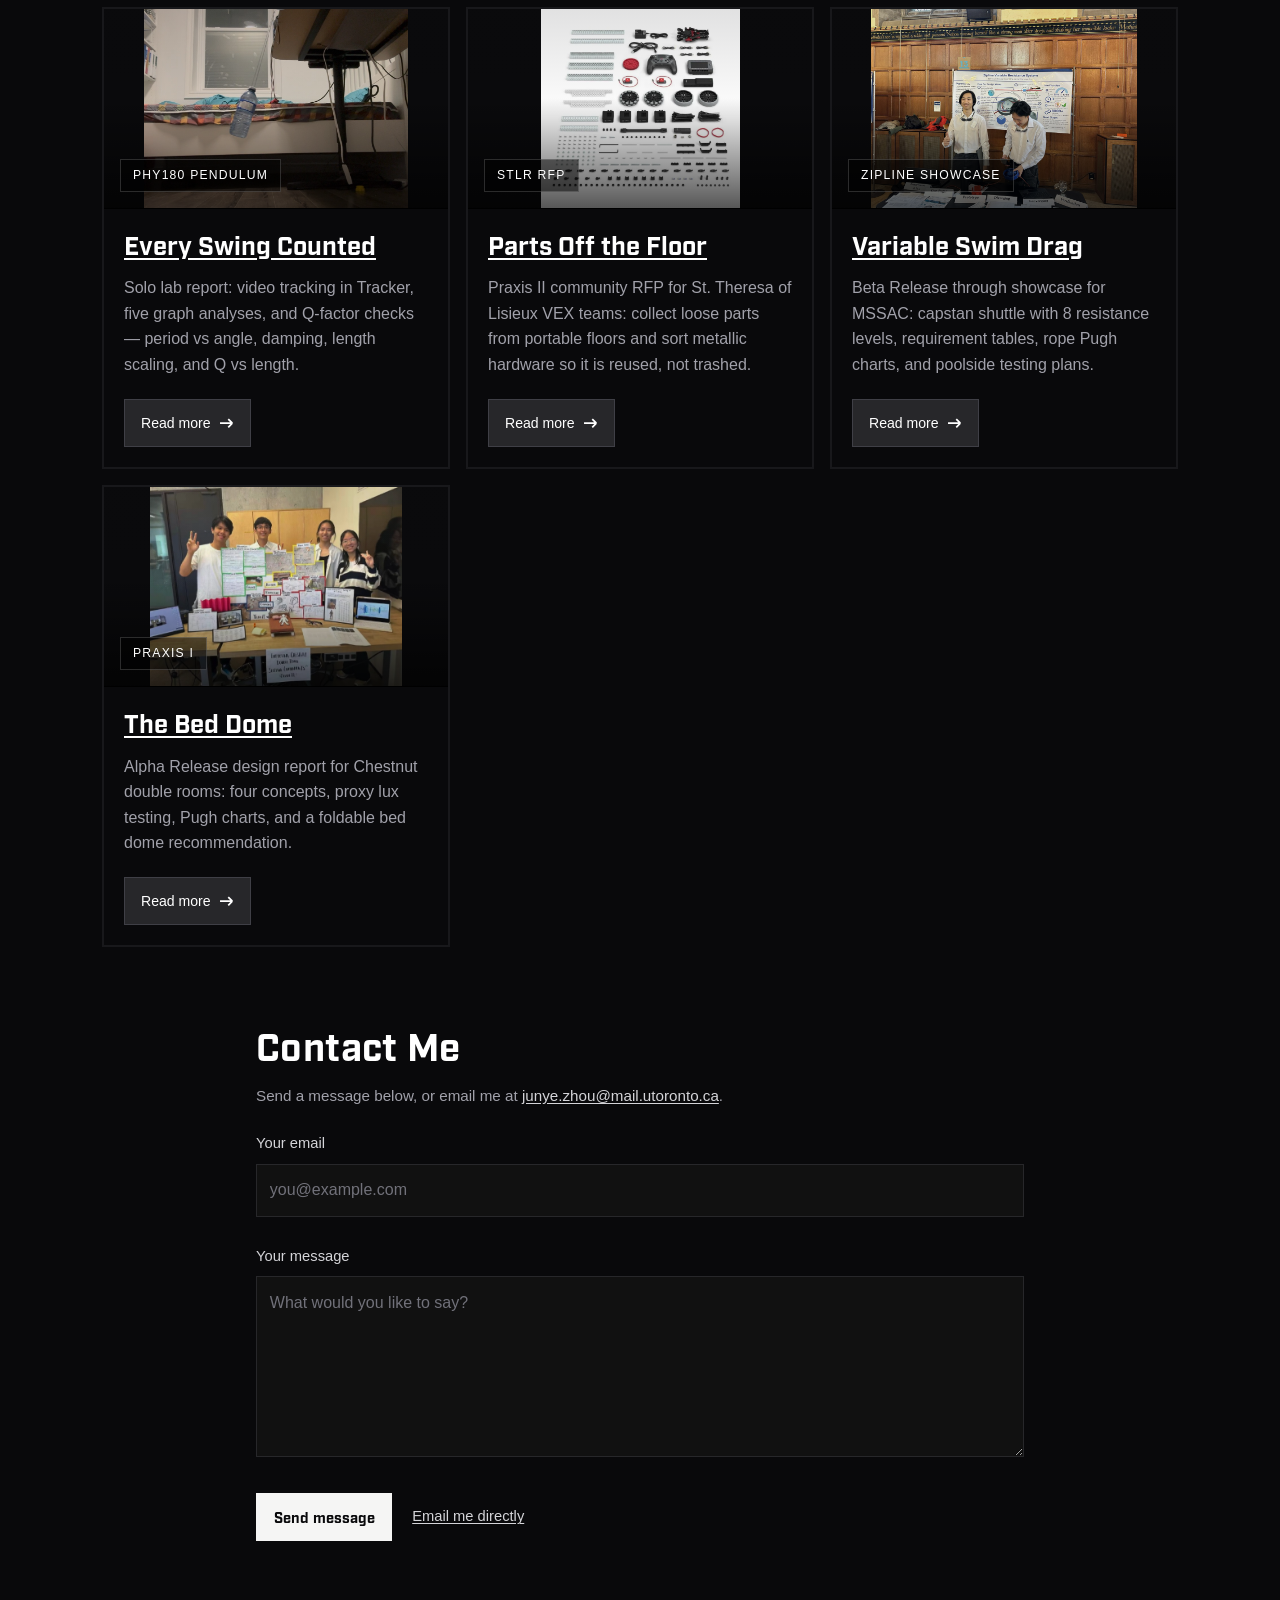
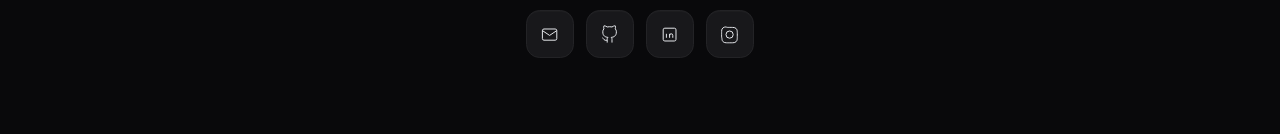
==== commit feba4b54: "Add Telegram Video Archive Bot portfolio page with Cursor AI prompts." ====
--- a/index.html
+++ b/index.html
@@ -227,6 +227,30 @@
         <div class="projects-grid">
           <article class="project-card">
             <div class="card-image-wrapper">
+              <div class="project-image thumb-09">
+                <span class="thumb-label">Archive Bot</span>
+              </div>
+            </div>
+            <div class="project-body">
+              <a href="telegram-video-archive-bot.html">
+                <h3 class="project-title">Telegram Video Archive Bot</h3>
+              </a>
+              <p>
+                Personal Python bot: forward videos, copy them into a private channel,
+                index with SQLite, and organize by category. Cursor AI wrote ~100% of
+                the code; I directed it with prompts and tested in Telegram.
+              </p>
+              <a class="read-more" href="telegram-video-archive-bot.html">
+                Read more
+                <svg viewBox="0 0 14 10" aria-hidden="true">
+                  <path d="M1 5h12m0 0L9 1m4 4L9 9"></path>
+                </svg>
+              </a>
+            </div>
+          </article>
+
+          <article class="project-card">
+            <div class="card-image-wrapper">
               <div class="project-image project-image-has-photo">
                 <img
                   src="assets/year1-design-log-thumb.png"
